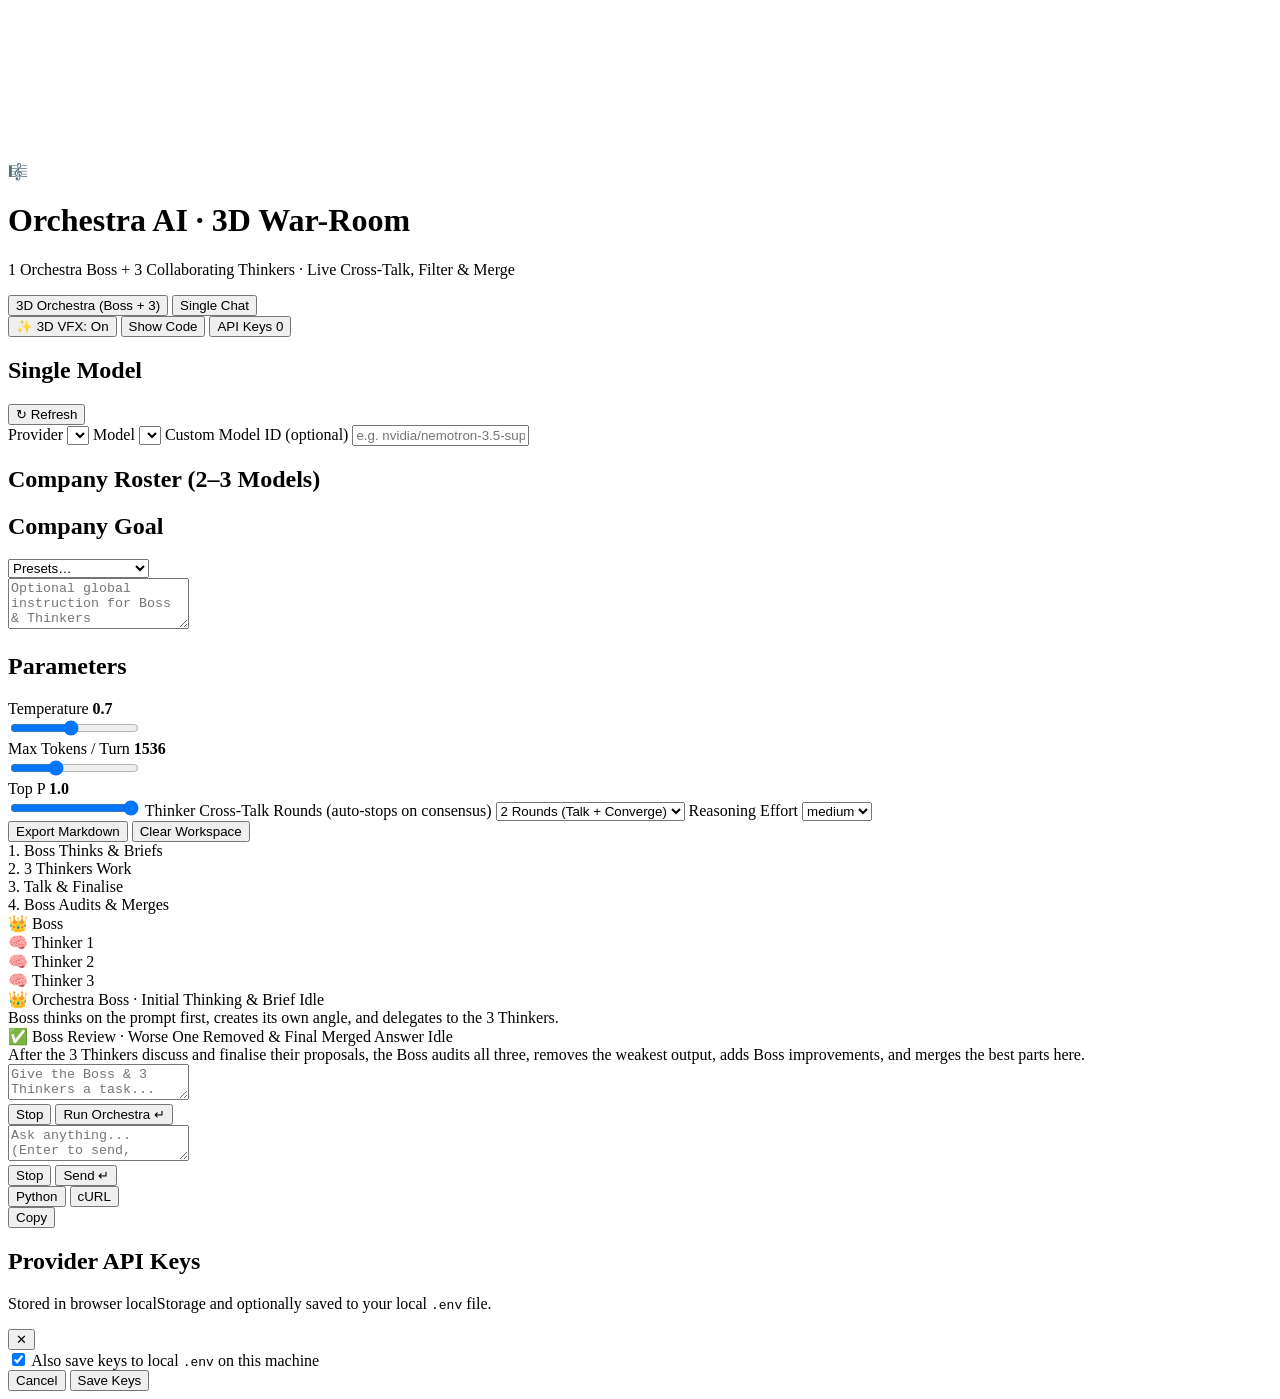
==== index.html @ 6c69ae46 "feat: Orchestra AI 3D War-Room (1 Boss + 3 Thinkers, bounded cross-talk, multi-key failover, WebGL2 " ====
<!DOCTYPE html>
<html lang="en">
<head>
  <meta charset="UTF-8" />
  <meta name="viewport" content="width=device-width, initial-scale=1.0" />
  <title>Orchestra AI · 3D War-Room (1 Boss + 3 Thinkers)</title>
  <link rel="stylesheet" href="/static/styles.css" />
  <link rel="stylesheet" href="/static/pro_vfx.css" />
</head>
<body>
  <!-- 3D Depth Neural Particle Canvas & Soft Ambient Aurora -->
  <canvas id="vfx-canvas" aria-hidden="true"></canvas>
  <div class="ambient-aurora" aria-hidden="true"></div>

  <div class="app-shell">
    <header class="topbar glass-panel">
      <div class="brand">
        <span class="brand-badge">🎼</span>
        <div>
          <h1>Orchestra AI · 3D War-Room</h1>
          <p class="subtitle">1 Orchestra Boss + 3 Collaborating Thinkers · Live Cross-Talk, Filter &amp; Merge</p>
        </div>
      </div>

      <div class="mode-tabs" role="tablist">
        <button id="tab-orchestra" class="mode-tab active" data-mode="orchestra">3D Orchestra (Boss + 3)</button>
        <button id="tab-chat" class="mode-tab" data-mode="chat">Single Chat</button>
      </div>

      <div class="topbar-actions">
        <button id="btn-toggle-vfx" class="btn btn-ghost" title="Toggle 3D tilt & particles">✨ 3D VFX: On</button>
        <button id="btn-toggle-code" class="btn btn-ghost">Show Code</button>
        <button id="btn-open-keys" class="btn btn-primary">
          API Keys <span id="keys-count-badge" class="badge">0</span>
        </button>
      </div>
    </header>

    <div class="workspace">
      <aside class="sidebar glass-panel">
        <section class="panel-section hidden" id="single-model-controls">
          <div class="section-header">
            <h2>Single Model</h2>
            <button id="btn-refresh-models" class="btn-link" title="Fetch live models from provider">↻ Refresh</button>
          </div>
          <label class="field">
            <span>Provider</span>
            <select id="provider-select"></select>
          </label>
          <label class="field">
            <span>Model</span>
            <select id="model-select"></select>
          </label>
          <label class="field">
            <span>Custom Model ID (optional)</span>
            <input id="custom-model-input" type="text" placeholder="e.g. nvidia/nemotron-3.5-super-vl-120b-a12b" />
          </label>
          <div id="provider-status-pill" class="status-pill"></div>
        </section>

        <section class="panel-section" id="orchestra-roster-controls">
          <div class="section-header">
            <h2>Company Roster (2–3 Models)</h2>
          </div>
          <div id="roster-config-list" class="roster-config-list"></div>
        </section>

        <section class="panel-section">
          <div class="section-header">
            <h2>Company Goal</h2>
            <select id="preset-select" class="mini-select" aria-label="System prompt preset">
              <option value="">Presets…</option>
              <option value="assistant">Helpful Team</option>
              <option value="architect">Engineering Org</option>
              <option value="security">Security Audit Team</option>
              <option value="concise">Ultra-Concise</option>
            </select>
          </div>
          <textarea id="system-prompt" rows="3" placeholder="Optional global instruction for Boss & Thinkers"></textarea>
        </section>

        <section class="panel-section">
          <h2>Parameters</h2>
          <label class="slider-field">
            <div class="slider-label">
              <span>Temperature</span>
              <strong id="temp-value">0.7</strong>
            </div>
            <input id="temp-slider" type="range" min="0" max="1.5" step="0.1" value="0.7" />
          </label>

          <label class="slider-field">
            <div class="slider-label">
              <span>Max Tokens / Turn</span>
              <strong id="tokens-value">1536</strong>
            </div>
            <input id="tokens-slider" type="range" min="256" max="4096" step="256" value="1536" />
          </label>

          <label class="slider-field">
            <div class="slider-label">
              <span>Top P</span>
              <strong id="topp-value">1.0</strong>
            </div>
            <input id="topp-slider" type="range" min="0.1" max="1" step="0.05" value="1.0" />
          </label>

          <label class="field">
            <span>Thinker Cross-Talk Rounds (auto-stops on consensus)</span>
            <select id="discussion-rounds">
              <option value="1">1 Round (Fast)</option>
              <option value="2" selected>2 Rounds (Talk + Converge)</option>
              <option value="3">3 Rounds (Deep Debate)</option>
            </select>
          </label>

          <label class="field hidden" id="reasoning-effort-wrap">
            <span>Reasoning Effort</span>
            <select id="reasoning-effort">
              <option value="low">low</option>
              <option value="medium" selected>medium</option>
              <option value="high">high</option>
            </select>
          </label>
        </section>

        <section class="panel-section actions-stack">
          <button id="btn-export-chat" class="btn btn-ghost">Export Markdown</button>
          <button id="btn-clear-chat" class="btn btn-danger-ghost">Clear Workspace</button>
        </section>
      </aside>

      <main class="main-stage">
        <!-- 3D Orchestra (1 Boss + 3 Thinkers) View -->
        <section id="orchestra-view" class="view active">
          <div class="stage-bar glass-panel">
            <div class="stage-pill" data-stage="boss_plan"><span class="orb"></span>1. Boss Thinks &amp; Briefs</div>
            <div class="stage-pill" data-stage="worker_draft"><span class="orb"></span>2. 3 Thinkers Work</div>
            <div class="stage-pill" data-stage="worker_crosstalk"><span class="orb"></span>3. Talk &amp; Finalise</div>
            <div class="stage-pill" data-stage="boss_merge"><span class="orb"></span>4. Boss Audits &amp; Merges</div>
          </div>

          <div class="orchestra-workspace scene-3d">
            <!-- 3D Holographic Topology & Procedural Plasma Energy Network -->
            <div class="comms-topology glass-card" id="comms-topology">
              <div class="topo-nodes">
                <div class="topo-node boss-node" id="topo-boss">👑 Boss</div>
                <div class="topo-workers-row">
                  <div class="topo-node w1-node" id="topo-w1">🧠 Thinker 1</div>
                  <div class="topo-node w2-node" id="topo-w2">🧠 Thinker 2</div>
                  <div class="topo-node w3-node" id="topo-w3">🧠 Thinker 3</div>
                </div>
              </div>
            </div>

            <!-- Boss Plan Card -->
            <div id="boss-plan-card" class="boss-card card-3d glass-card">
              <div class="card-glare"></div>
              <div class="card-head">
                <span class="role-chip boss">👑 Orchestra Boss · Initial Thinking &amp; Brief</span>
                <span id="boss-plan-meta" class="meta-tag">Idle</span>
              </div>
              <div id="boss-plan-body" class="card-body">
                <span class="muted">Boss thinks on the prompt first, creates its own angle, and delegates to the 3 Thinkers.</span>
              </div>
            </div>

            <!-- 3 Thinkers Working & Talking Side-by-Side -->
            <div id="workers-grid" class="workers-grid"></div>

            <!-- Boss Final Review, Filter & Merged Output -->
            <div id="boss-merge-card" class="boss-card final-verdict card-3d glass-card">
              <div class="card-glare"></div>
              <div class="card-head">
                <span class="role-chip verdict">✅ Boss Review · Worse One Removed &amp; Final Merged Answer</span>
                <span id="boss-merge-meta" class="meta-tag">Idle</span>
              </div>
              <div id="boss-merge-body" class="card-body">
                <span class="muted">After the 3 Thinkers discuss and finalise their proposals, the Boss audits all three, removes the weakest output, adds Boss improvements, and merges the best parts here.</span>
              </div>
            </div>
          </div>

          <form id="orchestra-form" class="composer glass-panel">
            <textarea
              id="orchestra-input"
              rows="2"
              placeholder="Give the Boss & 3 Thinkers a task... (e.g. 'Design a secure auth system for a FastAPI app')"
            ></textarea>
            <div class="composer-actions">
              <button id="btn-orchestra-stop" type="button" class="btn btn-danger-ghost hidden">Stop</button>
              <button id="btn-orchestra-send" type="submit" class="btn btn-primary">Run Orchestra ↵</button>
            </div>
          </form>
        </section>

        <!-- Single Chat Playground -->
        <section id="chat-view" class="view">
          <div id="chat-messages" class="chat-messages"></div>
          <form id="chat-form" class="composer glass-panel">
            <textarea
              id="chat-input"
              rows="2"
              placeholder="Ask anything... (Enter to send, Shift+Enter for newline)"
            ></textarea>
            <div class="composer-actions">
              <button id="btn-stop" type="button" class="btn btn-danger-ghost hidden">Stop</button>
              <button id="btn-send" type="submit" class="btn btn-primary">Send ↵</button>
            </div>
          </form>
        </section>
      </main>

      <!-- Live Code Panel -->
      <aside id="code-drawer" class="code-drawer glass-panel hidden">
        <div class="section-header">
          <div class="code-lang-tabs">
            <button class="code-lang active" data-lang="python">Python</button>
            <button class="code-lang" data-lang="curl">cURL</button>
          </div>
          <button id="btn-copy-code" class="btn btn-ghost">Copy</button>
        </div>
        <pre id="code-preview" class="code-preview"></pre>
      </aside>
    </div>
  </div>

  <!-- API Keys Modal -->
  <div id="keys-modal" class="modal hidden" role="dialog" aria-modal="true" aria-labelledby="keys-modal-title">
    <div class="modal-backdrop"></div>
    <div class="modal-card glass-panel">
      <div class="modal-header">
        <div>
          <h2 id="keys-modal-title">Provider API Keys</h2>
          <p class="subtitle">Stored in browser localStorage and optionally saved to your local <code>.env</code> file.</p>
        </div>
        <button id="btn-close-keys" class="btn btn-ghost">✕</button>
      </div>
      <div id="keys-list" class="keys-list"></div>
      <div class="modal-footer">
        <label class="checkbox-row">
          <input id="persist-env-checkbox" type="checkbox" checked />
          <span>Also save keys to local <code>.env</code> on this machine</span>
        </label>
        <div class="modal-footer-btns">
          <button id="btn-cancel-keys" class="btn btn-ghost">Cancel</button>
          <button id="btn-save-keys" class="btn btn-primary">Save Keys</button>
        </div>
      </div>
    </div>
  </div>

  <script src="/static/pro_vfx.js"></script>
  <script src="/static/app.js"></script>
</body>
</html>
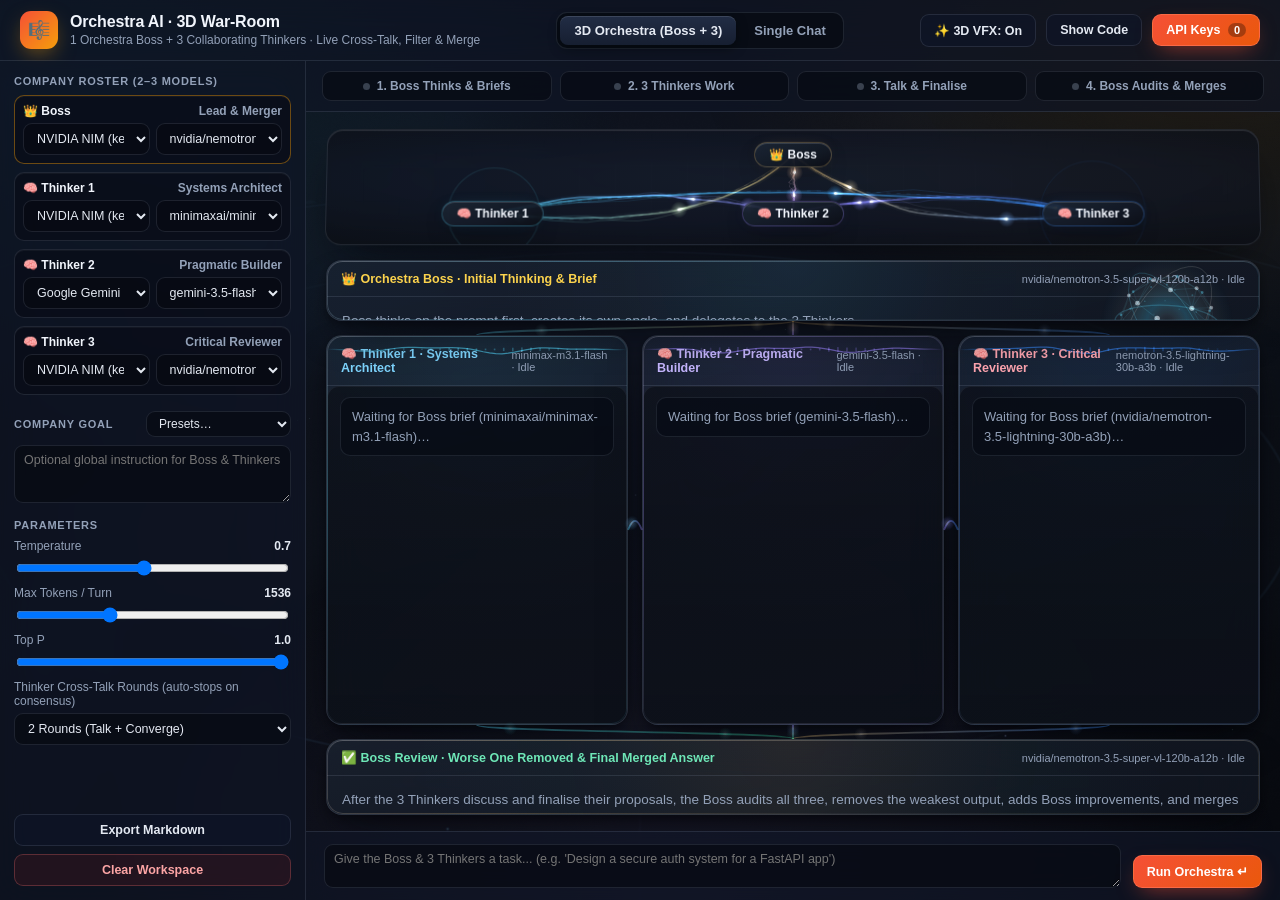
==== commit 9ca5112c: "feat: enable standalone GitHub Pages CORS mode and Actions Pages deploy" ====
--- a/index.html
+++ b/index.html
@@ -4,8 +4,8 @@
   <meta charset="UTF-8" />
   <meta name="viewport" content="width=device-width, initial-scale=1.0" />
   <title>Orchestra AI · 3D War-Room (1 Boss + 3 Thinkers)</title>
-  <link rel="stylesheet" href="/static/styles.css" />
-  <link rel="stylesheet" href="/static/pro_vfx.css" />
+  <link rel="stylesheet" href="./styles.css" />
+  <link rel="stylesheet" href="./pro_vfx.css" />
 </head>
 <body>
   <!-- 3D Depth Neural Particle Canvas & Soft Ambient Aurora -->
@@ -250,7 +250,8 @@
     </div>
   </div>
 
-  <script src="/static/pro_vfx.js"></script>
-  <script src="/static/app.js"></script>
+  <script src="./pro_vfx.js"></script>
+  <script src="./direct_client.js"></script>
+  <script src="./app.js"></script>
 </body>
 </html>
--- a/styles.css
+++ b/styles.css
@@ -0,0 +1,689 @@
+:root {
+  --bg: #070a12;
+  --panel: rgba(16, 22, 36, 0.72);
+  --panel-solid: #101624;
+  --panel-2: rgba(24, 33, 52, 0.85);
+  --border: rgba(148, 163, 184, 0.16);
+  --border-bright: rgba(148, 163, 184, 0.3);
+  --text: #e4e9f2;
+  --muted: #93a1b8;
+  --accent: #f55036;
+  --accent-2: #ff7a59;
+  --gold: #f59e0b;
+  --ok: #34d399;
+  --blue: #38bdf8;
+  --purple: #a78bfa;
+  --rose: #fb7185;
+  --code-bg: rgba(7, 10, 18, 0.85);
+  --radius: 14px;
+  --shadow-3d: 0 18px 45px -16px rgba(0, 0, 0, 0.75), inset 0 1px 0 rgba(255, 255, 255, 0.08);
+  font-family: Inter, -apple-system, BlinkMacSystemFont, "Segoe UI", Roboto, sans-serif;
+}
+
+* { box-sizing: border-box; }
+
+html, body {
+  margin: 0;
+  height: 100%;
+  background: var(--bg);
+  color: var(--text);
+  overflow: hidden;
+  -webkit-font-smoothing: antialiased;
+}
+
+.hidden { display: none !important; }
+.muted { color: var(--muted); }
+
+/* 3D Canvas & Soft Eye-Comfort Aurora */
+#vfx-canvas {
+  position: fixed;
+  inset: 0;
+  width: 100%;
+  height: 100%;
+  z-index: 0;
+  pointer-events: none;
+}
+
+.ambient-aurora {
+  position: fixed;
+  inset: -20%;
+  z-index: 0;
+  pointer-events: none;
+  background:
+    radial-gradient(ellipse 45% 38% at 18% 22%, rgba(56, 189, 248, 0.10), transparent 70%),
+    radial-gradient(ellipse 42% 35% at 82% 18%, rgba(245, 158, 11, 0.09), transparent 70%),
+    radial-gradient(ellipse 48% 42% at 52% 85%, rgba(167, 139, 250, 0.09), transparent 72%);
+  animation: auroraDrift 18s ease-in-out infinite alternate;
+}
+
+@keyframes auroraDrift {
+  0% { transform: translate3d(0, 0, 0) scale(1); }
+  100% { transform: translate3d(2%, -2%, 0) scale(1.04); }
+}
+
+.glass-panel {
+  background: var(--panel);
+  backdrop-filter: blur(18px) saturate(135%);
+  -webkit-backdrop-filter: blur(18px) saturate(135%);
+}
+
+.glass-card {
+  background: linear-gradient(160deg, rgba(22, 30, 48, 0.84), rgba(12, 17, 29, 0.78));
+  backdrop-filter: blur(16px) saturate(130%);
+  -webkit-backdrop-filter: blur(16px) saturate(130%);
+  box-shadow: var(--shadow-3d);
+}
+
+.app-shell {
+  position: relative;
+  z-index: 1;
+  display: flex;
+  flex-direction: column;
+  height: 100vh;
+}
+
+.topbar {
+  display: flex;
+  align-items: center;
+  justify-content: space-between;
+  gap: 16px;
+  padding: 11px 20px;
+  border-bottom: 1px solid var(--border);
+}
+
+.brand { display: flex; align-items: center; gap: 12px; }
+
+.brand-badge {
+  width: 38px;
+  height: 38px;
+  border-radius: 11px;
+  background: linear-gradient(135deg, var(--accent), var(--gold));
+  box-shadow: 0 8px 22px -6px rgba(245, 158, 11, 0.55);
+  display: grid;
+  place-items: center;
+  font-size: 18px;
+}
+
+.brand h1 { margin: 0; font-size: 16px; font-weight: 700; letter-spacing: -0.01em; }
+.subtitle { margin: 2px 0 0; font-size: 12px; color: var(--muted); }
+
+.mode-tabs {
+  display: flex;
+  background: rgba(7, 10, 18, 0.7);
+  border: 1px solid var(--border);
+  border-radius: 11px;
+  padding: 3px;
+  gap: 4px;
+}
+
+.mode-tab {
+  border: 0;
+  background: transparent;
+  color: var(--muted);
+  padding: 7px 14px;
+  border-radius: 8px;
+  cursor: pointer;
+  font-weight: 600;
+  font-size: 13px;
+  transition: all 0.2s ease;
+}
+
+.mode-tab.active {
+  background: linear-gradient(180deg, rgba(36, 48, 74, 0.9), rgba(24, 33, 52, 0.9));
+  color: var(--text);
+  box-shadow: inset 0 1px 0 rgba(255, 255, 255, 0.12), 0 4px 12px rgba(0, 0, 0, 0.35);
+}
+
+.topbar-actions { display: flex; align-items: center; gap: 10px; }
+
+.btn {
+  border: 1px solid var(--border);
+  border-radius: 9px;
+  padding: 8px 13px;
+  font-size: 12.5px;
+  font-weight: 600;
+  cursor: pointer;
+  color: var(--text);
+  background: var(--panel-2);
+  transition: transform 0.15s ease, border-color 0.2s ease, box-shadow 0.2s ease;
+}
+.btn:hover { border-color: var(--border-bright); transform: translateY(-1px); }
+.btn:active { transform: translateY(0); }
+
+.btn-primary {
+  background: linear-gradient(135deg, var(--accent), #ea580c);
+  border-color: rgba(255, 122, 89, 0.6);
+  color: #fff;
+  box-shadow: 0 8px 22px -8px rgba(245, 80, 54, 0.65);
+}
+.btn-primary:hover { background: linear-gradient(135deg, var(--accent-2), var(--accent)); }
+.btn-ghost { background: rgba(15, 23, 42, 0.55); }
+.btn-danger-ghost { background: rgba(127, 29, 29, 0.18); color: #fca5a5; border-color: rgba(248, 113, 113, 0.28); }
+.btn-link { border: 0; background: transparent; color: #7dd3fc; cursor: pointer; font-size: 12px; padding: 0; }
+
+.badge {
+  display: inline-block;
+  margin-left: 4px;
+  padding: 1px 6px;
+  border-radius: 999px;
+  font-size: 11px;
+  background: rgba(0, 0, 0, 0.3);
+}
+
+.workspace { flex: 1; min-height: 0; display: flex; }
+
+.sidebar {
+  width: 306px;
+  flex-shrink: 0;
+  border-right: 1px solid var(--border);
+  padding: 14px;
+  overflow-y: auto;
+  display: flex;
+  flex-direction: column;
+  gap: 16px;
+}
+
+.panel-section { display: flex; flex-direction: column; gap: 8px; }
+.panel-section h2 {
+  margin: 0;
+  font-size: 11px;
+  text-transform: uppercase;
+  letter-spacing: 0.07em;
+  color: var(--muted);
+}
+
+.section-header { display: flex; align-items: center; justify-content: space-between; }
+
+.field, .slider-field {
+  display: flex;
+  flex-direction: column;
+  gap: 5px;
+  font-size: 12px;
+  color: var(--muted);
+}
+
+.slider-label { display: flex; justify-content: space-between; }
+.slider-label strong { color: var(--text); }
+
+select, input[type="text"], input[type="password"], textarea {
+  width: 100%;
+  background: rgba(7, 10, 18, 0.72);
+  color: var(--text);
+  border: 1px solid var(--border);
+  border-radius: 9px;
+  padding: 7px 9px;
+  font-size: 12.5px;
+  font-family: inherit;
+  transition: border-color 0.2s ease, box-shadow 0.2s ease;
+}
+select:focus, input:focus, textarea:focus {
+  outline: none;
+  border-color: rgba(56, 189, 248, 0.55);
+  box-shadow: 0 0 0 3px rgba(56, 189, 248, 0.12);
+}
+textarea { resize: vertical; }
+.mini-select { width: auto; padding: 4px 8px; font-size: 12px; }
+
+.roster-config-list { display: flex; flex-direction: column; gap: 8px; }
+
+.roster-item {
+  background: rgba(9, 13, 23, 0.68);
+  border: 1px solid var(--border);
+  border-radius: 10px;
+  padding: 8px;
+  display: flex;
+  flex-direction: column;
+  gap: 5px;
+  box-shadow: inset 0 1px 0 rgba(255, 255, 255, 0.04);
+}
+.roster-item.boss { border-color: rgba(245, 158, 11, 0.42); }
+.roster-item-title { font-size: 12px; font-weight: 700; display: flex; justify-content: space-between; }
+.roster-selects { display: grid; grid-template-columns: 1fr 1fr; gap: 6px; }
+
+.status-pill {
+  font-size: 12px;
+  padding: 6px 10px;
+  border-radius: 8px;
+  background: rgba(7, 10, 18, 0.7);
+  border: 1px solid var(--border);
+  display: flex;
+  align-items: center;
+  justify-content: space-between;
+}
+.status-pill.ok { border-color: rgba(52, 211, 153, 0.4); color: #6ee7b7; }
+.status-pill.warn { border-color: rgba(245, 158, 11, 0.4); color: #fcd34d; }
+
+.actions-stack { margin-top: auto; }
+
+.main-stage { flex: 1; min-width: 0; display: flex; flex-direction: column; }
+.view { display: none; flex: 1; min-height: 0; flex-direction: column; }
+.view.active { display: flex; }
+
+.stage-bar {
+  display: grid;
+  grid-template-columns: repeat(4, 1fr);
+  gap: 8px;
+  padding: 10px 16px;
+  border-bottom: 1px solid var(--border);
+}
+
+.stage-pill {
+  display: flex;
+  align-items: center;
+  justify-content: center;
+  gap: 7px;
+  font-size: 12px;
+  font-weight: 600;
+  padding: 7px 10px;
+  border-radius: 9px;
+  border: 1px solid var(--border);
+  background: rgba(7, 10, 18, 0.65);
+  color: var(--muted);
+  transition: all 0.25s ease;
+}
+
+.stage-pill .orb {
+  width: 7px;
+  height: 7px;
+  border-radius: 50%;
+  background: rgba(148, 163, 184, 0.35);
+}
+
+.stage-pill.active {
+  border-color: rgba(245, 158, 11, 0.65);
+  color: #fde68a;
+  background: rgba(245, 158, 11, 0.14);
+  box-shadow: 0 0 22px -6px rgba(245, 158, 11, 0.5);
+}
+.stage-pill.active .orb {
+  background: var(--gold);
+  box-shadow: 0 0 10px var(--gold);
+  animation: pulseOrb 1.2s ease-in-out infinite;
+}
+
+.stage-pill.done {
+  border-color: rgba(52, 211, 153, 0.45);
+  color: #86efac;
+  background: rgba(52, 211, 153, 0.10);
+}
+.stage-pill.done .orb { background: var(--ok); }
+
+@keyframes pulseOrb {
+  0%, 100% { transform: scale(1); opacity: 1; }
+  50% { transform: scale(1.65); opacity: 0.65; }
+}
+
+/* 3D Scene Container */
+.scene-3d {
+  perspective: 1400px;
+  transform-style: preserve-3d;
+}
+
+.orchestra-workspace {
+  flex: 1;
+  min-height: 0;
+  overflow-y: auto;
+  padding: 16px 20px;
+  display: flex;
+  flex-direction: column;
+  gap: 14px;
+}
+
+/* 3D Holographic Topology & Comms Beams */
+.comms-topology {
+  position: relative;
+  border-radius: var(--radius);
+  border: 1px solid var(--border);
+  padding: 12px 16px;
+  min-height: 118px;
+  overflow: hidden;
+  transform: rotateX(4deg);
+  transform-style: preserve-3d;
+}
+
+.comms-svg {
+  position: absolute;
+  inset: 0;
+  width: 100%;
+  height: 100%;
+  pointer-events: none;
+}
+
+.beam {
+  fill: none;
+  stroke-width: 2;
+  opacity: 0.22;
+  transition: opacity 0.35s ease, stroke-width 0.35s ease;
+}
+
+.beam-boss { stroke: url(#beam-gold); }
+.beam-talk { stroke: url(#beam-talk); stroke-dasharray: 7 7; }
+
+.comms-topology.stage-boss_plan .beam-boss,
+.comms-topology.stage-worker_draft .beam-boss {
+  opacity: 0.85;
+  stroke-width: 2.6;
+  stroke-dasharray: 8 6;
+  animation: beamFlow 1.2s linear infinite;
+}
+
+.comms-topology.stage-worker_crosstalk .beam-talk {
+  opacity: 0.95;
+  stroke-width: 2.8;
+  animation: beamFlow 0.9s linear infinite;
+}
+
+.comms-topology.stage-boss_merge .beam-boss {
+  stroke: url(#beam-merge);
+  opacity: 0.92;
+  stroke-width: 2.6;
+  stroke-dasharray: 8 6;
+  animation: beamFlowReverse 1.1s linear infinite;
+}
+
+@keyframes beamFlow {
+  from { stroke-dashoffset: 28; }
+  to { stroke-dashoffset: 0; }
+}
+
+@keyframes beamFlowReverse {
+  from { stroke-dashoffset: 0; }
+  to { stroke-dashoffset: 28; }
+}
+
+.topo-nodes {
+  position: relative;
+  z-index: 1;
+  display: flex;
+  flex-direction: column;
+  align-items: center;
+  justify-content: space-between;
+  gap: 34px;
+}
+
+.topo-workers-row {
+  width: 100%;
+  display: grid;
+  grid-template-columns: repeat(3, 1fr);
+  justify-items: center;
+}
+
+.topo-node {
+  padding: 5px 14px;
+  border-radius: 999px;
+  font-size: 12px;
+  font-weight: 700;
+  border: 1px solid var(--border-bright);
+  background: rgba(10, 15, 28, 0.88);
+  box-shadow: 0 8px 20px rgba(0, 0, 0, 0.45);
+  transition: transform 0.25s ease, box-shadow 0.25s ease, border-color 0.25s ease;
+}
+
+.topo-node.active {
+  transform: translateY(-2px) scale(1.06);
+  border-color: var(--gold);
+  box-shadow: 0 0 22px rgba(245, 158, 11, 0.45);
+}
+.topo-node.w1-node.active { border-color: var(--blue); box-shadow: 0 0 22px rgba(56, 189, 248, 0.45); }
+.topo-node.w2-node.active { border-color: var(--purple); box-shadow: 0 0 22px rgba(167, 139, 250, 0.45); }
+.topo-node.w3-node.active { border-color: var(--rose); box-shadow: 0 0 22px rgba(251, 113, 133, 0.45); }
+
+/* 3D Interactive Tilt Cards with Specular Glare */
+.card-3d {
+  position: relative;
+  transform-style: preserve-3d;
+  transition: transform 0.18s ease-out, border-color 0.25s ease, box-shadow 0.25s ease;
+  will-change: transform;
+  overflow: hidden;
+}
+
+.card-glare {
+  position: absolute;
+  inset: 0;
+  pointer-events: none;
+  opacity: 0;
+  background: radial-gradient(circle 280px at var(--mx, 50%) var(--my, 50%), rgba(255, 255, 255, 0.08), transparent 70%);
+  transition: opacity 0.25s ease;
+}
+
+.card-3d:hover .card-glare { opacity: 1; }
+
+.card-3d.is-live {
+  border-color: rgba(56, 189, 248, 0.55);
+  box-shadow: 0 20px 50px -15px rgba(56, 189, 248, 0.25), inset 0 1px 0 rgba(255, 255, 255, 0.14);
+}
+
+.boss-card {
+  border: 1px solid rgba(245, 158, 11, 0.35);
+  border-radius: var(--radius);
+}
+
+.boss-card.final-verdict {
+  border-color: rgba(52, 211, 153, 0.42);
+  background: linear-gradient(155deg, rgba(16, 36, 31, 0.85), rgba(11, 17, 29, 0.85));
+}
+
+.card-head {
+  padding: 10px 14px;
+  border-bottom: 1px solid var(--border);
+  display: flex;
+  justify-content: space-between;
+  align-items: center;
+  gap: 10px;
+}
+
+.role-chip { font-size: 12.5px; font-weight: 700; }
+.role-chip.boss { color: #fcd34d; }
+.role-chip.verdict { color: #6ee7b7; }
+.role-chip.w1 { color: #7dd3fc; }
+.role-chip.w2 { color: #c4b5fd; }
+.role-chip.w3 { color: #fda4af; }
+
+.meta-tag { font-size: 11px; color: var(--muted); }
+
+.card-body {
+  padding: 13px 15px;
+  font-size: 13.5px;
+  line-height: 1.6;
+}
+
+.workers-grid {
+  display: grid;
+  grid-template-columns: repeat(3, minmax(240px, 1fr));
+  gap: 14px;
+  transform-style: preserve-3d;
+}
+
+@media (max-width: 1180px) {
+  .workers-grid { grid-template-columns: 1fr; }
+}
+
+.worker-card {
+  border: 1px solid var(--border);
+  border-radius: var(--radius);
+  display: flex;
+  flex-direction: column;
+  height: 390px;
+}
+
+.worker-chatlog {
+  flex: 1;
+  min-height: 0;
+  overflow-y: auto;
+  padding: 10px 12px;
+  display: flex;
+  flex-direction: column;
+  gap: 10px;
+}
+
+.chat-bubble {
+  border-radius: 10px;
+  padding: 9px 11px;
+  background: rgba(8, 12, 22, 0.72);
+  border: 1px solid rgba(148, 163, 184, 0.14);
+  font-size: 13px;
+  line-height: 1.5;
+}
+
+.chat-bubble.thinking {
+  border-color: rgba(167, 139, 250, 0.25);
+  background: rgba(18, 16, 36, 0.6);
+  font-size: 12px;
+  color: #cbd5e1;
+}
+
+.chat-bubble.crosstalk {
+  border-color: rgba(56, 189, 248, 0.28);
+  background: rgba(10, 24, 42, 0.65);
+}
+
+.worker-section-label {
+  font-size: 10.5px;
+  font-weight: 700;
+  text-transform: uppercase;
+  letter-spacing: 0.06em;
+  color: var(--muted);
+  margin-bottom: 5px;
+}
+
+.mention {
+  display: inline-block;
+  padding: 0 6px;
+  border-radius: 6px;
+  background: rgba(56, 189, 248, 0.16);
+  border: 1px solid rgba(56, 189, 248, 0.25);
+  color: #7dd3fc;
+  font-weight: 600;
+}
+
+.chat-messages {
+  flex: 1;
+  overflow-y: auto;
+  padding: 24px;
+  display: flex;
+  flex-direction: column;
+  gap: 16px;
+}
+
+.msg {
+  max-width: 860px;
+  width: 100%;
+  margin: 0 auto;
+  padding: 14px 16px;
+  border-radius: var(--radius);
+  border: 1px solid var(--border);
+  background: var(--panel);
+  box-shadow: var(--shadow-3d);
+}
+.msg.user { background: rgba(24, 36, 61, 0.85); border-color: rgba(56, 189, 248, 0.3); }
+.msg.error { border-color: rgba(239, 68, 68, 0.5); background: rgba(127, 29, 29, 0.25); }
+.msg-meta { display: flex; justify-content: space-between; margin-bottom: 8px; font-size: 12px; color: var(--muted); }
+.msg-role { font-weight: 700; color: var(--text); }
+
+.reasoning-box {
+  margin-bottom: 8px;
+  background: var(--code-bg);
+  border: 1px solid var(--border);
+  border-radius: 8px;
+  padding: 7px 10px;
+  font-size: 12px;
+  color: var(--muted);
+}
+.reasoning-box summary { cursor: pointer; font-weight: 600; color: #cbd5e1; }
+
+.msg-body pre, .card-body pre, .worker-section pre {
+  background: var(--code-bg);
+  border: 1px solid var(--border);
+  padding: 10px;
+  border-radius: 8px;
+  overflow-x: auto;
+  font-size: 12.5px;
+}
+.msg-body code, .card-body code, .worker-section code {
+  font-family: ui-monospace, SFMono-Regular, Menlo, Monaco, Consolas, monospace;
+  background: rgba(255, 255, 255, 0.06);
+  padding: 1px 5px;
+  border-radius: 4px;
+  font-size: 0.9em;
+}
+.msg-body pre code, .card-body pre code, .worker-section pre code { background: transparent; padding: 0; }
+
+.composer {
+  border-top: 1px solid var(--border);
+  padding: 12px 18px;
+  display: flex;
+  gap: 12px;
+  align-items: flex-end;
+}
+.composer textarea { flex: 1; min-height: 44px; max-height: 160px; }
+.composer-actions { display: flex; gap: 8px; }
+
+.code-drawer {
+  width: 360px;
+  flex-shrink: 0;
+  border-left: 1px solid var(--border);
+  padding: 14px;
+  display: flex;
+  flex-direction: column;
+  gap: 12px;
+}
+.code-lang-tabs { display: flex; gap: 6px; }
+.code-lang {
+  border: 1px solid var(--border);
+  background: rgba(7, 10, 18, 0.7);
+  color: var(--muted);
+  border-radius: 6px;
+  padding: 4px 10px;
+  font-size: 12px;
+  cursor: pointer;
+}
+.code-lang.active { color: var(--text); border-color: var(--accent); }
+.code-preview {
+  flex: 1;
+  margin: 0;
+  padding: 12px;
+  background: var(--code-bg);
+  border: 1px solid var(--border);
+  border-radius: 8px;
+  overflow: auto;
+  font-size: 12px;
+  line-height: 1.5;
+  font-family: ui-monospace, SFMono-Regular, Menlo, Monaco, Consolas, monospace;
+}
+
+.modal { position: fixed; inset: 0; display: grid; place-items: center; z-index: 40; }
+.modal-backdrop { position: absolute; inset: 0; background: rgba(0, 0, 0, 0.65); backdrop-filter: blur(4px); }
+.modal-card {
+  position: relative;
+  width: min(680px, 94vw);
+  max-height: 86vh;
+  border: 1px solid var(--border);
+  border-radius: 14px;
+  display: flex;
+  flex-direction: column;
+  overflow: hidden;
+  box-shadow: var(--shadow-3d);
+}
+.modal-header { padding: 16px 20px; border-bottom: 1px solid var(--border); display: flex; justify-content: space-between; align-items: center; }
+.modal-header h2 { margin: 0; font-size: 16px; }
+.keys-list { padding: 16px 20px; overflow-y: auto; display: flex; flex-direction: column; gap: 12px; }
+.key-row { display: grid; grid-template-columns: 180px 1fr auto; gap: 10px; align-items: center; }
+.key-row-info strong { display: block; font-size: 13px; }
+.key-row-info span { font-size: 11px; color: var(--muted); }
+.modal-footer { padding: 14px 20px; border-top: 1px solid var(--border); display: flex; justify-content: space-between; align-items: center; gap: 12px; }
+.checkbox-row { display: flex; align-items: center; gap: 8px; font-size: 12px; color: var(--muted); }
+.modal-footer-btns { display: flex; gap: 8px; }
+
+body.vfx-off .card-3d,
+body.vfx-off .comms-topology {
+  transform: none !important;
+}
+body.vfx-off #vfx-canvas,
+body.vfx-off .ambient-aurora {
+  display: none;
+}
+
+@media (prefers-reduced-motion: reduce) {
+  .ambient-aurora, .beam, .stage-pill .orb { animation: none !important; }
+  .card-3d, .comms-topology { transform: none !important; }
+}
--- a/pro_vfx.css
+++ b/pro_vfx.css
@@ -0,0 +1,640 @@
+/* ==========================================================================
+   ORCHESTRA AI — OLED-SAFE CINEMATIC 3D WAR-ROOM VISUAL & CFX UPGRADE
+   Palette: Deep Obsidian + Smoked Specular Glass + Restrained Telemetry Accents
+   ========================================================================== */
+
+:root {
+  --vfx-obsidian-0: #080A10;
+  --vfx-obsidian-1: #0B0E15;
+  --vfx-obsidian-2: #101522;
+
+  --vfx-glass-0: rgba(18, 24, 36, 0.80);   /* #121824 */
+  --vfx-glass-1: rgba(23, 31, 45, 0.78);   /* #171F2D */
+  --vfx-glass-2: rgba(27, 37, 52, 0.72);   /* #1B2534 */
+
+  --vfx-text-primary: #F1F5FC;
+  --vfx-text-secondary: #AAB6C8;
+
+  --vfx-cyan: #54D9FF;
+  --vfx-cyan-rgb: 84, 217, 255;
+  --vfx-ice: #398BFF;
+  --vfx-ice-rgb: 57, 139, 255;
+  --vfx-violet: #9B83FF;
+  --vfx-violet-rgb: 155, 131, 255;
+  --vfx-amber: #E5B96C;
+  --vfx-amber-rgb: 229, 185, 108;
+  --vfx-emerald: #34D399;
+  --vfx-emerald-rgb: 52, 211, 153;
+
+  --vfx-rim-neutral: rgba(170, 182, 200, 0.14);
+  --vfx-rim-specular: rgba(241, 245, 252, 0.22);
+  --vfx-radius-lg: 16px;
+  --vfx-radius-md: 12px;
+  --vfx-ease-cinematic: cubic-bezier(0.22, 1, 0.36, 1);
+}
+
+/* Base OLED Obsidian Canvas & Typography Crispness */
+html,
+body {
+  background-color: var(--vfx-obsidian-0);
+  color: var(--vfx-text-primary);
+  -webkit-font-smoothing: antialiased;
+  -moz-osx-font-smoothing: grayscale;
+  text-rendering: optimizeLegibility;
+}
+
+/* 1. Full-Screen WebGL2 Atmospheric Obsidian Void Canvas */
+#vfx-canvas {
+  position: fixed;
+  inset: 0;
+  width: 100vw;
+  height: 100vh;
+  z-index: 0;
+  pointer-events: none;
+  display: block;
+  background: radial-gradient(
+    ellipse 85% 65% at 50% 28%,
+    var(--vfx-obsidian-2) 0%,
+    var(--vfx-obsidian-1) 48%,
+    var(--vfx-obsidian-0) 100%
+  );
+  will-change: transform;
+}
+
+/* Keep War-Room Interactive Surfaces Cleanly Above Void & Link Canvases */
+.orchestra-workspace {
+  position: relative;
+}
+
+.vfx-warroom-links {
+  position: absolute;
+  top: 0;
+  left: 0;
+  pointer-events: none;
+  z-index: 1;
+}
+
+#comms-topology,
+#boss-plan-card,
+#worker-card-worker_1,
+#worker-card-worker_2,
+#worker-card-worker_3,
+#boss-merge-card {
+  position: relative;
+  z-index: 2;
+}
+
+/* ==========================================================================
+   SMOKED OBSIDIAN GLASS CARD ARCHITECTURE
+   ========================================================================== */
+#boss-plan-card,
+#worker-card-worker_1,
+#worker-card-worker_2,
+#worker-card-worker_3,
+#boss-merge-card {
+  --card-accent: var(--vfx-cyan);
+  --card-accent-rgb: var(--vfx-cyan-rgb);
+  --mx: 50%;
+  --my: 0%;
+  background:
+    radial-gradient(
+      420px circle at var(--mx) var(--my),
+      rgba(var(--card-accent-rgb), 0.075) 0%,
+      rgba(var(--card-accent-rgb), 0.015) 42%,
+      transparent 72%
+    ),
+    linear-gradient(
+      165deg,
+      var(--vfx-glass-2) 0%,
+      var(--vfx-glass-1) 34%,
+      var(--vfx-glass-0) 100%
+    );
+  backdrop-filter: blur(18px) saturate(122%);
+  -webkit-backdrop-filter: blur(18px) saturate(122%);
+  border: 1px solid var(--vfx-rim-neutral);
+  border-radius: var(--vfx-radius-lg);
+  color: var(--vfx-text-primary);
+  box-shadow:
+    0 20px 44px -18px rgba(3, 5, 9, 0.88),
+    0 4px 14px -4px rgba(3, 5, 9, 0.72),
+    inset 0 1px 0 0 rgba(241, 245, 252, 0.13),
+    inset 0 0 0 1px rgba(255, 255, 255, 0.02);
+  overflow: hidden;
+  transition:
+    border-color 420ms var(--vfx-ease-cinematic),
+    box-shadow 420ms var(--vfx-ease-cinematic),
+    transform 420ms var(--vfx-ease-cinematic);
+  isolation: isolate;
+}
+
+/* Razor-thin Specular Top-Edge Rim Light */
+#boss-plan-card::before,
+#worker-card-worker_1::before,
+#worker-card-worker_2::before,
+#worker-card-worker_3::before,
+#boss-merge-card::before {
+  content: "";
+  position: absolute;
+  inset: 0;
+  border-radius: inherit;
+  padding: 1px;
+  pointer-events: none;
+  z-index: 3;
+  background: linear-gradient(
+    135deg,
+    rgba(241, 245, 252, 0.22) 0%,
+    rgba(var(--card-accent-rgb), 0.34) 24%,
+    rgba(170, 182, 200, 0.06) 58%,
+    rgba(var(--card-accent-rgb), 0.12) 100%
+  );
+  -webkit-mask:
+    linear-gradient(#000 0 0) content-box,
+    linear-gradient(#000 0 0);
+  -webkit-mask-composite: xor;
+  mask:
+    linear-gradient(#000 0 0) content-box,
+    linear-gradient(#000 0 0);
+  mask-composite: exclude;
+  opacity: 0.72;
+  transition: opacity 420ms var(--vfx-ease-cinematic);
+}
+
+#boss-plan-card:hover::before,
+#worker-card-worker_1:hover::before,
+#worker-card-worker_2:hover::before,
+#worker-card-worker_3:hover::before,
+#boss-merge-card:hover::before {
+  opacity: 0.96;
+}
+
+/* Keep All Existing Card Content Above Procedural Canvas Backdrops */
+#boss-plan-card > *:not(.vfx-layer),
+#worker-card-worker_1 > *:not(.vfx-layer),
+#worker-card-worker_2 > *:not(.vfx-layer),
+#worker-card-worker_3 > *:not(.vfx-layer),
+#boss-merge-card > *:not(.vfx-layer) {
+  position: relative;
+  z-index: 2;
+}
+
+/* High-Contrast Eye-Friendly Typography Inside Cards */
+#boss-plan-card p,
+#worker-card-worker_1 p,
+#worker-card-worker_2 p,
+#worker-card-worker_3 p,
+#boss-merge-card p,
+#boss-plan-card .subtitle,
+#boss-merge-card .subtitle,
+.worker-chatlog {
+  color: var(--vfx-text-primary);
+}
+
+#boss-plan-card small,
+#worker-card-worker_1 small,
+#worker-card-worker_2 small,
+#worker-card-worker_3 small,
+#boss-merge-card small,
+#comms-topology small {
+  color: var(--vfx-text-secondary);
+}
+
+/* ==========================================================================
+   CENTRAL BOSS PLAN CARD + HOLOGRAPHIC SPHERICAL CORE BACKDROP
+   ========================================================================== */
+#boss-plan-card {
+  --card-accent: var(--vfx-cyan);
+  --card-accent-rgb: var(--vfx-cyan-rgb);
+}
+
+.vfx-boss-core-wrap {
+  position: absolute;
+  top: -22px;
+  right: 8px;
+  width: 168px;
+  height: 168px;
+  z-index: 1;
+  pointer-events: none;
+  opacity: 0.92;
+  -webkit-mask-image: radial-gradient(circle at 50% 50%, #000 54%, transparent 78%);
+  mask-image: radial-gradient(circle at 50% 50%, #000 54%, transparent 78%);
+  transition: opacity 500ms var(--vfx-ease-cinematic), transform 600ms var(--vfx-ease-cinematic);
+}
+
+.vfx-boss-core-canvas {
+  width: 100%;
+  height: 100%;
+  display: block;
+}
+
+/* Stage-Responsive Boss Plan Rim Accent */
+body.stage-boss_plan #boss-plan-card,
+.stage-boss_plan #boss-plan-card,
+#boss-plan-card.stage-boss_plan {
+  border-color: rgba(var(--vfx-cyan-rgb), 0.36);
+  box-shadow:
+    0 22px 48px -18px rgba(3, 5, 9, 0.92),
+    0 0 28px -10px rgba(var(--vfx-cyan-rgb), 0.24),
+    inset 0 1px 0 0 rgba(var(--vfx-cyan-rgb), 0.26);
+}
+
+/* ==========================================================================
+   3 THINKER WORKER CARDS + STREAMING WAVEFORM + SCROLLABLE CHATLOGS
+   ========================================================================== */
+#worker-card-worker_1 {
+  --card-accent: var(--vfx-cyan);
+  --card-accent-rgb: var(--vfx-cyan-rgb);
+}
+
+#worker-card-worker_2 {
+  --card-accent: var(--vfx-violet);
+  --card-accent-rgb: var(--vfx-violet-rgb);
+}
+
+#worker-card-worker_3 {
+  --card-accent: var(--vfx-ice);
+  --card-accent-rgb: var(--vfx-ice-rgb);
+}
+
+/* Localized Active Rim During Worker Draft & Crosstalk */
+body.stage-worker_draft #worker-card-worker_1,
+body.stage-worker_draft #worker-card-worker_2,
+body.stage-worker_draft #worker-card-worker_3,
+body.stage-worker_crosstalk #worker-card-worker_1,
+body.stage-worker_crosstalk #worker-card-worker_2,
+body.stage-worker_crosstalk #worker-card-worker_3,
+.vfx-worker-active {
+  border-color: rgba(var(--card-accent-rgb), 0.34);
+  box-shadow:
+    0 20px 44px -18px rgba(3, 5, 9, 0.9),
+    0 0 24px -10px rgba(var(--card-accent-rgb), 0.22),
+    inset 0 1px 0 0 rgba(var(--card-accent-rgb), 0.24);
+}
+
+/* Subtle Streaming Waveform Ribbon (Non-Obstructive Header Edge) */
+.vfx-waveform-host {
+  position: absolute;
+  top: 0;
+  left: 0;
+  right: 0;
+  height: 24px;
+  z-index: 1;
+  pointer-events: none;
+  opacity: 0.45;
+  transition: opacity 420ms var(--vfx-ease-cinematic);
+  -webkit-mask-image: linear-gradient(90deg, transparent 0%, #000 10%, #000 90%, transparent 100%);
+  mask-image: linear-gradient(90deg, transparent 0%, #000 10%, #000 90%, transparent 100%);
+}
+
+body.stage-worker_draft .vfx-waveform-host,
+body.stage-worker_crosstalk .vfx-waveform-host,
+.vfx-worker-active .vfx-waveform-host {
+  opacity: 0.95;
+}
+
+.vfx-waveform-canvas {
+  width: 100%;
+  height: 100%;
+  display: block;
+}
+
+/* Scrollable Worker Chatlog — OLED Comfort & Precision Scrollbars */
+.worker-chatlog {
+  background: linear-gradient(
+    180deg,
+    rgba(8, 10, 16, 0.56) 0%,
+    rgba(11, 14, 21, 0.68) 100%
+  );
+  border: 1px solid rgba(170, 182, 200, 0.08);
+  border-radius: var(--vfx-radius-md);
+  color: var(--vfx-text-primary);
+  overflow-y: auto;
+  overscroll-behavior: contain;
+  scrollbar-width: thin;
+  scrollbar-color: rgba(var(--card-accent-rgb), 0.32) transparent;
+}
+
+.worker-chatlog::-webkit-scrollbar {
+  width: 5px;
+  height: 5px;
+}
+
+.worker-chatlog::-webkit-scrollbar-track {
+  background: transparent;
+}
+
+.worker-chatlog::-webkit-scrollbar-thumb {
+  background: rgba(var(--card-accent-rgb), 0.28);
+  border-radius: 999px;
+}
+
+.worker-chatlog::-webkit-scrollbar-thumb:hover {
+  background: rgba(var(--card-accent-rgb), 0.52);
+}
+
+/* ==========================================================================
+   FINALISED BOSS VERDICT CARD (#boss-merge-card) + EMERALD SHOCKWAVE
+   ========================================================================== */
+#boss-merge-card {
+  --card-accent: var(--vfx-amber);
+  --card-accent-rgb: var(--vfx-amber-rgb);
+  background:
+    radial-gradient(
+      520px circle at var(--mx) var(--my),
+      rgba(var(--vfx-amber-rgb), 0.085) 0%,
+      rgba(var(--vfx-emerald-rgb), 0.02) 44%,
+      transparent 74%
+    ),
+    linear-gradient(
+      165deg,
+      rgba(27, 35, 48, 0.80) 0%,
+      rgba(21, 27, 39, 0.82) 42%,
+      rgba(16, 21, 31, 0.88) 100%
+    );
+}
+
+body.stage-boss_merge #boss-merge-card,
+.stage-boss_merge #boss-merge-card,
+#boss-merge-card.vfx-merge-converged {
+  border-color: rgba(var(--vfx-amber-rgb), 0.44);
+  box-shadow:
+    0 24px 52px -18px rgba(3, 5, 9, 0.94),
+    0 0 32px -10px rgba(var(--vfx-amber-rgb), 0.26),
+    0 0 22px -12px rgba(var(--vfx-emerald-rgb), 0.24),
+    inset 0 1px 0 0 rgba(var(--vfx-amber-rgb), 0.34);
+}
+
+.vfx-shockwave-layer {
+  position: absolute;
+  inset: 0;
+  z-index: 1;
+  pointer-events: none;
+  overflow: hidden;
+  border-radius: inherit;
+}
+
+.vfx-shockwave-canvas {
+  width: 100%;
+  height: 100%;
+  display: block;
+}
+
+/* ==========================================================================
+   COMMS TOPOLOGY NODE STAGE (#comms-topology) & HOLOGRAPHIC MEDALLIONS
+   ========================================================================== */
+#comms-topology {
+  background:
+    radial-gradient(
+      ellipse 78% 68% at 50% 42%,
+      rgba(23, 31, 45, 0.68) 0%,
+      rgba(16, 21, 34, 0.72) 55%,
+      rgba(11, 14, 21, 0.82) 100%
+    );
+  backdrop-filter: blur(16px) saturate(118%);
+  -webkit-backdrop-filter: blur(16px) saturate(118%);
+  border: 1px solid var(--vfx-rim-neutral);
+  border-radius: var(--vfx-radius-lg);
+  box-shadow:
+    0 20px 46px -20px rgba(3, 5, 9, 0.92),
+    inset 0 1px 0 0 rgba(241, 245, 252, 0.11);
+  overflow: hidden;
+  isolation: isolate;
+}
+
+/* Subtle Architectural Perspective Micro-Grid on Stage Floor */
+#comms-topology::before {
+  content: "";
+  position: absolute;
+  inset: 0;
+  pointer-events: none;
+  z-index: 0;
+  opacity: 0.26;
+  background-image:
+    linear-gradient(to right, rgba(170, 182, 200, 0.06) 1px, transparent 1px),
+    linear-gradient(to bottom, rgba(170, 182, 200, 0.06) 1px, transparent 1px);
+  background-size: 36px 36px;
+  -webkit-mask-image: radial-gradient(ellipse 72% 72% at 50% 50%, #000 20%, transparent 82%);
+  mask-image: radial-gradient(ellipse 72% 72% at 50% 50%, #000 20%, transparent 82%);
+}
+
+/* Procedural Plasma Filament Canvas Overlay */
+.vfx-topology-canvas {
+  position: absolute;
+  inset: 0;
+  width: 100%;
+  height: 100%;
+  z-index: 1;
+  pointer-events: none;
+  display: block;
+}
+
+/* Topology Nodes Elevated Above Filaments */
+#topo-boss,
+#topo-w1,
+#topo-w2,
+#topo-w3 {
+  --node-accent: var(--vfx-cyan);
+  --node-accent-rgb: var(--vfx-cyan-rgb);
+  position: relative;
+  z-index: 2;
+  background: linear-gradient(
+    160deg,
+    rgba(27, 37, 52, 0.92) 0%,
+    rgba(18, 24, 36, 0.94) 65%,
+    rgba(11, 14, 21, 0.96) 100%
+  );
+  border: 1px solid rgba(var(--node-accent-rgb), 0.28);
+  color: var(--vfx-text-primary);
+  box-shadow:
+    0 10px 24px -10px rgba(3, 5, 9, 0.9),
+    inset 0 1px 0 0 rgba(241, 245, 252, 0.16),
+    0 0 18px -8px rgba(var(--node-accent-rgb), 0.24);
+  transition:
+    transform 420ms var(--vfx-ease-cinematic),
+    border-color 420ms var(--vfx-ease-cinematic),
+    box-shadow 420ms var(--vfx-ease-cinematic);
+}
+
+#topo-boss {
+  --node-accent: var(--vfx-amber);
+  --node-accent-rgb: var(--vfx-amber-rgb);
+}
+
+#topo-w1 {
+  --node-accent: var(--vfx-cyan);
+  --node-accent-rgb: var(--vfx-cyan-rgb);
+}
+
+#topo-w2 {
+  --node-accent: var(--vfx-violet);
+  --node-accent-rgb: var(--vfx-violet-rgb);
+}
+
+#topo-w3 {
+  --node-accent: var(--vfx-ice);
+  --node-accent-rgb: var(--vfx-ice-rgb);
+}
+
+/* Precision Specular Halo Ring on Active Nodes */
+#topo-boss::after,
+#topo-w1::after,
+#topo-w2::after,
+#topo-w3::after {
+  content: "";
+  position: absolute;
+  inset: -4px;
+  border-radius: inherit;
+  border: 1px solid rgba(var(--node-accent-rgb), 0);
+  pointer-events: none;
+  transition:
+    border-color 420ms var(--vfx-ease-cinematic),
+    transform 420ms var(--vfx-ease-cinematic),
+    opacity 420ms var(--vfx-ease-cinematic);
+  opacity: 0;
+}
+
+/* Stage-Driven Topology Telemetry Emphasis */
+#comms-topology.stage-boss_plan #topo-boss,
+body.stage-boss_plan #topo-boss {
+  border-color: rgba(var(--vfx-cyan-rgb), 0.65);
+  transform: translateY(-1px) scale(1.03);
+  box-shadow:
+    0 12px 28px -10px rgba(3, 5, 9, 0.92),
+    0 0 26px -6px rgba(var(--vfx-cyan-rgb), 0.42),
+    inset 0 1px 0 0 rgba(241, 245, 252, 0.28);
+}
+
+#comms-topology.stage-boss_plan #topo-boss::after,
+body.stage-boss_plan #topo-boss::after {
+  border-color: rgba(var(--vfx-cyan-rgb), 0.42);
+  opacity: 1;
+  animation: vfx-node-breathe 2.6s var(--vfx-ease-cinematic) infinite;
+}
+
+#comms-topology.stage-worker_draft #topo-w1,
+#comms-topology.stage-worker_draft #topo-w2,
+#comms-topology.stage-worker_draft #topo-w3,
+body.stage-worker_draft #topo-w1,
+body.stage-worker_draft #topo-w2,
+body.stage-worker_draft #topo-w3 {
+  border-color: rgba(var(--node-accent-rgb), 0.62);
+  transform: translateY(-1px) scale(1.025);
+  box-shadow:
+    0 12px 26px -10px rgba(3, 5, 9, 0.92),
+    0 0 24px -7px rgba(var(--node-accent-rgb), 0.38),
+    inset 0 1px 0 0 rgba(241, 245, 252, 0.24);
+}
+
+#comms-topology.stage-worker_draft #topo-w1::after,
+#comms-topology.stage-worker_draft #topo-w2::after,
+#comms-topology.stage-worker_draft #topo-w3::after,
+body.stage-worker_draft #topo-w1::after,
+body.stage-worker_draft #topo-w2::after,
+body.stage-worker_draft #topo-w3::after {
+  border-color: rgba(var(--node-accent-rgb), 0.36);
+  opacity: 1;
+  animation: vfx-node-breathe 2.2s var(--vfx-ease-cinematic) infinite;
+}
+
+#comms-topology.stage-worker_crosstalk #topo-w1,
+#comms-topology.stage-worker_crosstalk #topo-w2,
+#comms-topology.stage-worker_crosstalk #topo-w3,
+body.stage-worker_crosstalk #topo-w1,
+body.stage-worker_crosstalk #topo-w2,
+body.stage-worker_crosstalk #topo-w3 {
+  border-color: rgba(var(--node-accent-rgb), 0.72);
+  transform: scale(1.03);
+  box-shadow:
+    0 12px 28px -10px rgba(3, 5, 9, 0.92),
+    0 0 28px -6px rgba(var(--node-accent-rgb), 0.44),
+    inset 0 1px 0 0 rgba(241, 245, 252, 0.26);
+}
+
+#comms-topology.stage-worker_crosstalk #topo-w1::after,
+#comms-topology.stage-worker_crosstalk #topo-w2::after,
+#comms-topology.stage-worker_crosstalk #topo-w3::after,
+body.stage-worker_crosstalk #topo-w1::after,
+body.stage-worker_crosstalk #topo-w2::after,
+body.stage-worker_crosstalk #topo-w3::after {
+  border-color: rgba(var(--node-accent-rgb), 0.46);
+  opacity: 1;
+  animation: vfx-node-breathe 1.8s var(--vfx-ease-cinematic) infinite;
+}
+
+#comms-topology.stage-boss_merge #topo-boss,
+body.stage-boss_merge #topo-boss {
+  border-color: rgba(var(--vfx-amber-rgb), 0.78);
+  transform: translateY(-1px) scale(1.045);
+  box-shadow:
+    0 14px 32px -10px rgba(3, 5, 9, 0.95),
+    0 0 30px -6px rgba(var(--vfx-amber-rgb), 0.48),
+    0 0 18px -6px rgba(var(--vfx-emerald-rgb), 0.36),
+    inset 0 1px 0 0 rgba(241, 245, 252, 0.32);
+}
+
+#comms-topology.stage-boss_merge #topo-boss::after,
+body.stage-boss_merge #topo-boss::after {
+  border-color: rgba(var(--vfx-emerald-rgb), 0.52);
+  opacity: 1;
+  animation: vfx-node-breathe 2.0s var(--vfx-ease-cinematic) infinite;
+}
+
+@keyframes vfx-node-breathe {
+  0%, 100% {
+    transform: scale(1);
+    opacity: 0.78;
+  }
+  50% {
+    transform: scale(1.055);
+    opacity: 0.28;
+  }
+}
+
+/* ==========================================================================
+   VFX-OFF & REDUCED-MOTION ACCESSIBILITY COMPLIANCE
+   ========================================================================== */
+.vfx-off #vfx-canvas,
+[data-vfx="off"] #vfx-canvas,
+.vfx-off .vfx-layer,
+[data-vfx="off"] .vfx-layer {
+  display: none !important;
+}
+
+.vfx-off #topo-boss::after,
+.vfx-off #topo-w1::after,
+.vfx-off #topo-w2::after,
+.vfx-off #topo-w3::after,
+[data-vfx="off"] #topo-boss::after,
+[data-vfx="off"] #topo-w1::after,
+[data-vfx="off"] #topo-w2::after,
+[data-vfx="off"] #topo-w3::after {
+  animation: none !important;
+}
+
+@media (prefers-reduced-motion: reduce) {
+  #vfx-canvas,
+  .vfx-topology-canvas,
+  .vfx-boss-core-canvas,
+  .vfx-waveform-canvas,
+  .vfx-shockwave-canvas {
+    opacity: 0.55;
+  }
+
+  #topo-boss::after,
+  #topo-w1::after,
+  #topo-w2::after,
+  #topo-w3::after {
+    animation: none !important;
+  }
+
+  #boss-plan-card,
+  #worker-card-worker_1,
+  #worker-card-worker_2,
+  #worker-card-worker_3,
+  #boss-merge-card,
+  #topo-boss,
+  #topo-w1,
+  #topo-w2,
+  #topo-w3 {
+    transition-duration: 0.01ms !important;
+  }
+}
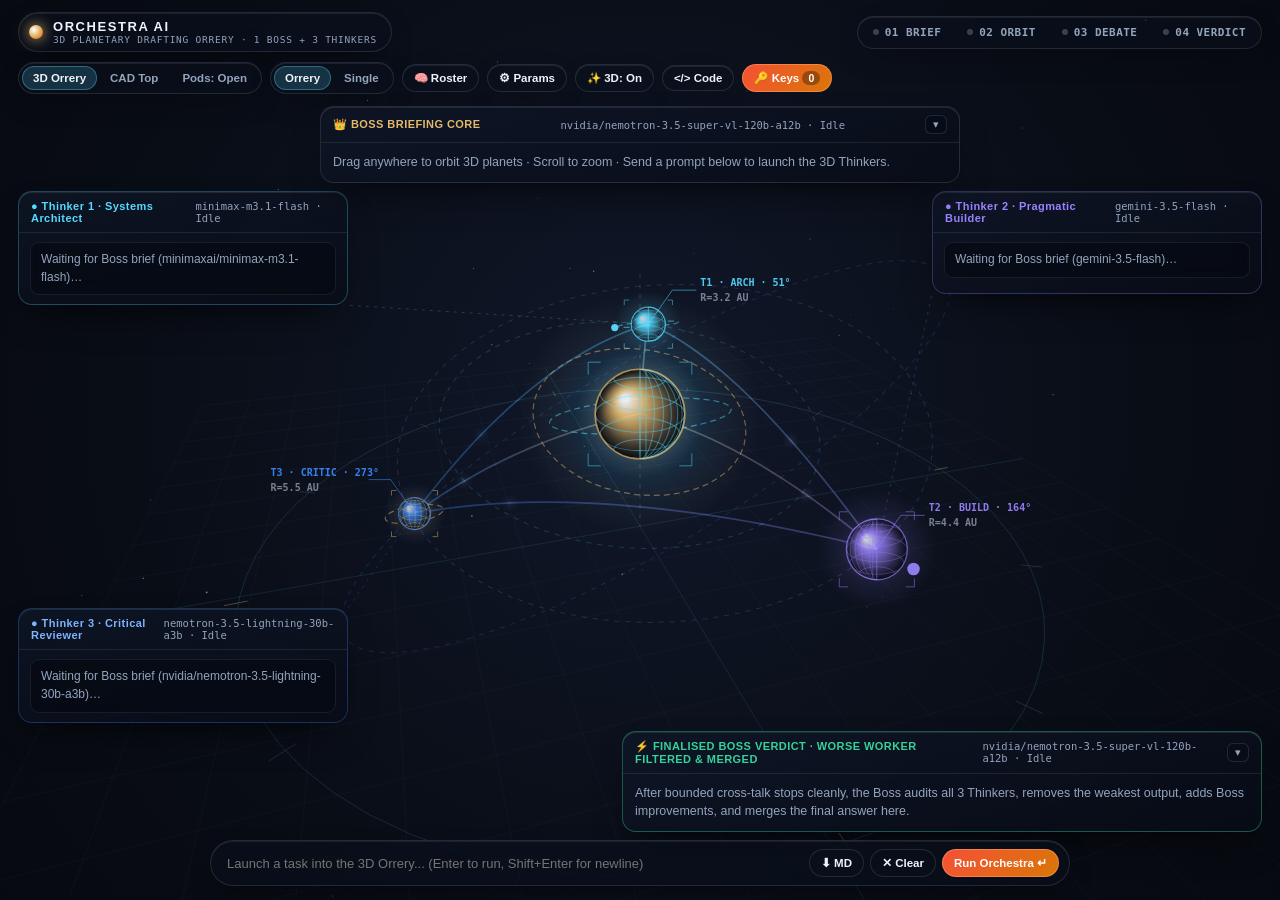
==== commit fa1c8a97: "feat: 100% 3D Planetary Drafting Orrery UI with moving planets and floating CAD HUD" ====
--- a/index.html
+++ b/index.html
@@ -3,254 +3,219 @@
 <head>
   <meta charset="UTF-8" />
   <meta name="viewport" content="width=device-width, initial-scale=1.0" />
-  <title>Orchestra AI · 3D War-Room (1 Boss + 3 Thinkers)</title>
+  <title>Orchestra AI · 3D Planetary Drafting Orrery</title>
   <link rel="stylesheet" href="./styles.css" />
-  <link rel="stylesheet" href="./pro_vfx.css" />
 </head>
 <body>
-  <!-- 3D Depth Neural Particle Canvas & Soft Ambient Aurora -->
-  <canvas id="vfx-canvas" aria-hidden="true"></canvas>
-  <div class="ambient-aurora" aria-hidden="true"></div>
-
-  <div class="app-shell">
-    <header class="topbar glass-panel">
-      <div class="brand">
-        <span class="brand-badge">🎼</span>
+  <!-- Full-Bleed 100% 3D Planetary Drafting Stage -->
+  <canvas id="orrery-canvas" aria-hidden="true"></canvas>
+
+  <div class="hud-root" id="orrery-stage">
+    <!-- Top Floating HUD Telemetry Bar (NO Left Sidebar) -->
+    <header class="hud-topbar">
+      <div class="hud-brand glass-pill">
+        <span class="brand-orb"></span>
         <div>
-          <h1>Orchestra AI · 3D War-Room</h1>
-          <p class="subtitle">1 Orchestra Boss + 3 Collaborating Thinkers · Live Cross-Talk, Filter &amp; Merge</p>
-        </div>
-      </div>
-
-      <div class="mode-tabs" role="tablist">
-        <button id="tab-orchestra" class="mode-tab active" data-mode="orchestra">3D Orchestra (Boss + 3)</button>
-        <button id="tab-chat" class="mode-tab" data-mode="chat">Single Chat</button>
-      </div>
-
-      <div class="topbar-actions">
-        <button id="btn-toggle-vfx" class="btn btn-ghost" title="Toggle 3D tilt & particles">✨ 3D VFX: On</button>
-        <button id="btn-toggle-code" class="btn btn-ghost">Show Code</button>
-        <button id="btn-open-keys" class="btn btn-primary">
-          API Keys <span id="keys-count-badge" class="badge">0</span>
+          <h1>ORCHESTRA AI</h1>
+          <span class="hud-sub">3D PLANETARY DRAFTING ORRERY · 1 BOSS + 3 THINKERS</span>
+        </div>
+      </div>
+
+      <div class="stage-ring glass-pill" id="comms-topology">
+        <div class="stage-pill" data-stage="boss_plan"><span class="orb"></span>01 BRIEF</div>
+        <div class="stage-pill" data-stage="worker_draft"><span class="orb"></span>02 ORBIT</div>
+        <div class="stage-pill" data-stage="worker_crosstalk"><span class="orb"></span>03 DEBATE</div>
+        <div class="stage-pill" data-stage="boss_merge"><span class="orb"></span>04 VERDICT</div>
+      </div>
+
+      <div class="hud-actions">
+        <div class="seg-group glass-pill">
+          <button id="btn-cam-orrery" class="seg-btn active" title="3D Orbital Camera">3D Orrery</button>
+          <button id="btn-cam-blueprint" class="seg-btn" title="Top-Down CAD Blueprint">CAD Top</button>
+          <button id="btn-cam-pods" class="seg-btn" title="Toggle Thinker Pods">Pods: Open</button>
+        </div>
+
+        <div class="seg-group glass-pill">
+          <button id="tab-orchestra" class="seg-btn active" data-mode="orchestra">Orrery</button>
+          <button id="tab-chat" class="seg-btn" data-mode="chat">Single</button>
+        </div>
+
+        <button id="btn-drawer-roster" class="hud-pill-btn glass-pill">🧠 Roster</button>
+        <button id="btn-drawer-params" class="hud-pill-btn glass-pill">⚙ Params</button>
+        <button id="btn-toggle-vfx" class="hud-pill-btn glass-pill">✨ 3D: On</button>
+        <button id="btn-toggle-code" class="hud-pill-btn glass-pill">&lt;/&gt; Code</button>
+        <button id="btn-open-keys" class="hud-pill-btn cta-pill">
+          🔑 Keys <span id="keys-count-badge" class="badge">0</span>
         </button>
       </div>
     </header>
 
-    <div class="workspace">
-      <aside class="sidebar glass-panel">
-        <section class="panel-section hidden" id="single-model-controls">
-          <div class="section-header">
-            <h2>Single Model</h2>
-            <button id="btn-refresh-models" class="btn-link" title="Fetch live models from provider">↻ Refresh</button>
+    <!-- Main Spatial Orchestra Stage -->
+    <main id="orchestra-view" class="spatial-stage active">
+      <!-- Top-Center Boss Brief HUD Chip (Expandable) -->
+      <section id="boss-plan-card" class="boss-brief-hud glass-pod">
+        <div class="pod-head">
+          <span class="role-chip boss">👑 BOSS BRIEFING CORE</span>
+          <span id="boss-plan-meta" class="meta-tag">Idle</span>
+          <button id="btn-toggle-brief" class="pod-min-btn" title="Collapse/Expand Brief">▾</button>
+        </div>
+        <div id="boss-plan-body" class="pod-body compact-scroll">
+          <span class="muted">Drag anywhere to orbit 3D planets · Scroll to zoom · Send a prompt below to launch the 3 Thinkers.</span>
+        </div>
+      </section>
+
+      <!-- 3 Floating Translucent Thinker Comms Pods Tethered to Moving Planets -->
+      <section id="workers-grid" class="orbital-pods-layer" aria-label="3 Thinker Comms Pods"></section>
+
+      <!-- Finalised Boss Verdict Monolith (Above Bottom Command Dock) -->
+      <section id="boss-merge-card" class="verdict-monolith glass-pod">
+        <div class="pod-head">
+          <span class="role-chip verdict">⚡ FINALISED BOSS VERDICT · WORSE WORKER FILTERED &amp; MERGED</span>
+          <span id="boss-merge-meta" class="meta-tag">Idle</span>
+          <button id="btn-toggle-verdict" class="pod-min-btn" title="Collapse/Expand Verdict">▾</button>
+        </div>
+        <div id="boss-merge-body" class="pod-body verdict-scroll">
+          <span class="muted">After bounded cross-talk stops cleanly, the Boss audits all 3 Thinkers, removes the weakest output, adds Boss improvements, and merges the final answer here.</span>
+        </div>
+      </section>
+
+      <!-- Bottom Floating Curved Command Crescent Dock -->
+      <form id="orchestra-form" class="command-dock glass-pill">
+        <textarea
+          id="orchestra-input"
+          rows="1"
+          placeholder="Launch a task into the 3D Orrery... (Enter to run, Shift+Enter for newline)"
+        ></textarea>
+        <div class="dock-actions">
+          <button id="btn-export-chat" type="button" class="hud-pill-btn" title="Export Markdown">⬇ MD</button>
+          <button id="btn-clear-chat" type="button" class="hud-pill-btn" title="Clear Stage">✕ Clear</button>
+          <button id="btn-orchestra-stop" type="button" class="hud-pill-btn danger hidden">Stop</button>
+          <button id="btn-orchestra-send" type="submit" class="hud-pill-btn cta-pill">Run Orchestra ↵</button>
+        </div>
+      </form>
+    </main>
+
+    <!-- Single Chat View (Floating Centered Glass Arena) -->
+    <main id="chat-view" class="spatial-stage single-stage">
+      <div class="single-shell glass-pod">
+        <div class="single-toolbar">
+          <select id="provider-select"></select>
+          <select id="model-select"></select>
+          <input id="custom-model-input" type="text" placeholder="Custom model ID..." />
+          <button id="btn-refresh-models" class="hud-pill-btn">↻ Models</button>
+          <div id="provider-status-pill" class="status-pill"></div>
+        </div>
+        <div id="chat-messages" class="chat-messages"></div>
+        <form id="chat-form" class="command-dock inline-dock">
+          <textarea id="chat-input" rows="1" placeholder="Ask single model directly..."></textarea>
+          <div class="dock-actions">
+            <button id="btn-stop" type="button" class="hud-pill-btn danger hidden">Stop</button>
+            <button id="btn-send" type="submit" class="hud-pill-btn cta-pill">Send ↵</button>
           </div>
-          <label class="field">
-            <span>Provider</span>
-            <select id="provider-select"></select>
-          </label>
-          <label class="field">
-            <span>Model</span>
-            <select id="model-select"></select>
-          </label>
-          <label class="field">
-            <span>Custom Model ID (optional)</span>
-            <input id="custom-model-input" type="text" placeholder="e.g. nvidia/nemotron-3.5-super-vl-120b-a12b" />
-          </label>
-          <div id="provider-status-pill" class="status-pill"></div>
-        </section>
-
-        <section class="panel-section" id="orchestra-roster-controls">
-          <div class="section-header">
-            <h2>Company Roster (2–3 Models)</h2>
-          </div>
-          <div id="roster-config-list" class="roster-config-list"></div>
-        </section>
-
-        <section class="panel-section">
-          <div class="section-header">
-            <h2>Company Goal</h2>
-            <select id="preset-select" class="mini-select" aria-label="System prompt preset">
-              <option value="">Presets…</option>
-              <option value="assistant">Helpful Team</option>
-              <option value="architect">Engineering Org</option>
-              <option value="security">Security Audit Team</option>
-              <option value="concise">Ultra-Concise</option>
-            </select>
-          </div>
-          <textarea id="system-prompt" rows="3" placeholder="Optional global instruction for Boss & Thinkers"></textarea>
-        </section>
-
-        <section class="panel-section">
-          <h2>Parameters</h2>
-          <label class="slider-field">
-            <div class="slider-label">
-              <span>Temperature</span>
-              <strong id="temp-value">0.7</strong>
-            </div>
-            <input id="temp-slider" type="range" min="0" max="1.5" step="0.1" value="0.7" />
-          </label>
-
-          <label class="slider-field">
-            <div class="slider-label">
-              <span>Max Tokens / Turn</span>
-              <strong id="tokens-value">1536</strong>
-            </div>
-            <input id="tokens-slider" type="range" min="256" max="4096" step="256" value="1536" />
-          </label>
-
-          <label class="slider-field">
-            <div class="slider-label">
-              <span>Top P</span>
-              <strong id="topp-value">1.0</strong>
-            </div>
-            <input id="topp-slider" type="range" min="0.1" max="1" step="0.05" value="1.0" />
-          </label>
-
-          <label class="field">
-            <span>Thinker Cross-Talk Rounds (auto-stops on consensus)</span>
-            <select id="discussion-rounds">
-              <option value="1">1 Round (Fast)</option>
-              <option value="2" selected>2 Rounds (Talk + Converge)</option>
-              <option value="3">3 Rounds (Deep Debate)</option>
-            </select>
-          </label>
-
-          <label class="field hidden" id="reasoning-effort-wrap">
-            <span>Reasoning Effort</span>
-            <select id="reasoning-effort">
-              <option value="low">low</option>
-              <option value="medium" selected>medium</option>
-              <option value="high">high</option>
-            </select>
-          </label>
-        </section>
-
-        <section class="panel-section actions-stack">
-          <button id="btn-export-chat" class="btn btn-ghost">Export Markdown</button>
-          <button id="btn-clear-chat" class="btn btn-danger-ghost">Clear Workspace</button>
-        </section>
-      </aside>
-
-      <main class="main-stage">
-        <!-- 3D Orchestra (1 Boss + 3 Thinkers) View -->
-        <section id="orchestra-view" class="view active">
-          <div class="stage-bar glass-panel">
-            <div class="stage-pill" data-stage="boss_plan"><span class="orb"></span>1. Boss Thinks &amp; Briefs</div>
-            <div class="stage-pill" data-stage="worker_draft"><span class="orb"></span>2. 3 Thinkers Work</div>
-            <div class="stage-pill" data-stage="worker_crosstalk"><span class="orb"></span>3. Talk &amp; Finalise</div>
-            <div class="stage-pill" data-stage="boss_merge"><span class="orb"></span>4. Boss Audits &amp; Merges</div>
-          </div>
-
-          <div class="orchestra-workspace scene-3d">
-            <!-- 3D Holographic Topology & Procedural Plasma Energy Network -->
-            <div class="comms-topology glass-card" id="comms-topology">
-              <div class="topo-nodes">
-                <div class="topo-node boss-node" id="topo-boss">👑 Boss</div>
-                <div class="topo-workers-row">
-                  <div class="topo-node w1-node" id="topo-w1">🧠 Thinker 1</div>
-                  <div class="topo-node w2-node" id="topo-w2">🧠 Thinker 2</div>
-                  <div class="topo-node w3-node" id="topo-w3">🧠 Thinker 3</div>
-                </div>
-              </div>
-            </div>
-
-            <!-- Boss Plan Card -->
-            <div id="boss-plan-card" class="boss-card card-3d glass-card">
-              <div class="card-glare"></div>
-              <div class="card-head">
-                <span class="role-chip boss">👑 Orchestra Boss · Initial Thinking &amp; Brief</span>
-                <span id="boss-plan-meta" class="meta-tag">Idle</span>
-              </div>
-              <div id="boss-plan-body" class="card-body">
-                <span class="muted">Boss thinks on the prompt first, creates its own angle, and delegates to the 3 Thinkers.</span>
-              </div>
-            </div>
-
-            <!-- 3 Thinkers Working & Talking Side-by-Side -->
-            <div id="workers-grid" class="workers-grid"></div>
-
-            <!-- Boss Final Review, Filter & Merged Output -->
-            <div id="boss-merge-card" class="boss-card final-verdict card-3d glass-card">
-              <div class="card-glare"></div>
-              <div class="card-head">
-                <span class="role-chip verdict">✅ Boss Review · Worse One Removed &amp; Final Merged Answer</span>
-                <span id="boss-merge-meta" class="meta-tag">Idle</span>
-              </div>
-              <div id="boss-merge-body" class="card-body">
-                <span class="muted">After the 3 Thinkers discuss and finalise their proposals, the Boss audits all three, removes the weakest output, adds Boss improvements, and merges the best parts here.</span>
-              </div>
-            </div>
-          </div>
-
-          <form id="orchestra-form" class="composer glass-panel">
-            <textarea
-              id="orchestra-input"
-              rows="2"
-              placeholder="Give the Boss & 3 Thinkers a task... (e.g. 'Design a secure auth system for a FastAPI app')"
-            ></textarea>
-            <div class="composer-actions">
-              <button id="btn-orchestra-stop" type="button" class="btn btn-danger-ghost hidden">Stop</button>
-              <button id="btn-orchestra-send" type="submit" class="btn btn-primary">Run Orchestra ↵</button>
-            </div>
-          </form>
-        </section>
-
-        <!-- Single Chat Playground -->
-        <section id="chat-view" class="view">
-          <div id="chat-messages" class="chat-messages"></div>
-          <form id="chat-form" class="composer glass-panel">
-            <textarea
-              id="chat-input"
-              rows="2"
-              placeholder="Ask anything... (Enter to send, Shift+Enter for newline)"
-            ></textarea>
-            <div class="composer-actions">
-              <button id="btn-stop" type="button" class="btn btn-danger-ghost hidden">Stop</button>
-              <button id="btn-send" type="submit" class="btn btn-primary">Send ↵</button>
-            </div>
-          </form>
-        </section>
-      </main>
-
-      <!-- Live Code Panel -->
-      <aside id="code-drawer" class="code-drawer glass-panel hidden">
-        <div class="section-header">
-          <div class="code-lang-tabs">
-            <button class="code-lang active" data-lang="python">Python</button>
-            <button class="code-lang" data-lang="curl">cURL</button>
-          </div>
-          <button id="btn-copy-code" class="btn btn-ghost">Copy</button>
-        </div>
-        <pre id="code-preview" class="code-preview"></pre>
-      </aside>
-    </div>
+        </form>
+      </div>
+    </main>
+
+    <!-- Floating Popover Drawer: Company Roster (1 Boss + 3 Thinkers) -->
+    <aside id="drawer-roster" class="floating-drawer glass-pod hidden">
+      <div class="pod-head">
+        <span class="role-chip boss">COMPANY ROSTER (1 BOSS + 3 THINKERS)</span>
+        <button class="pod-min-btn drawer-close" data-close="drawer-roster">✕</button>
+      </div>
+      <div id="roster-config-list" class="roster-config-list"></div>
+    </aside>
+
+    <!-- Floating Popover Drawer: Parameters & Cross-Talk Stop Control -->
+    <aside id="drawer-params" class="floating-drawer glass-pod hidden">
+      <div class="pod-head">
+        <span class="role-chip w1">ORBITAL PARAMETERS &amp; CONVERGENCE</span>
+        <button class="pod-min-btn drawer-close" data-close="drawer-params">✕</button>
+      </div>
+      <div class="drawer-body">
+        <label class="field">
+          <span>Company Goal / System Prompt</span>
+          <select id="preset-select">
+            <option value="">Presets…</option>
+            <option value="assistant">Helpful Team</option>
+            <option value="architect">Engineering Org</option>
+            <option value="security">Security Audit Team</option>
+            <option value="concise">Ultra-Concise</option>
+          </select>
+          <textarea id="system-prompt" rows="3" placeholder="Optional global instruction"></textarea>
+        </label>
+        <label class="field">
+          <span>Max Thinker Cross-Talk Rounds (auto-stops on consensus)</span>
+          <select id="discussion-rounds">
+            <option value="1">1 Round (Fast)</option>
+            <option value="2" selected>2 Rounds (Talk + Converge)</option>
+            <option value="3">3 Rounds (Deep Debate)</option>
+          </select>
+        </label>
+        <label class="slider-field">
+          <div class="slider-label"><span>Temperature</span><strong id="temp-value">0.7</strong></div>
+          <input id="temp-slider" type="range" min="0" max="1.5" step="0.1" value="0.7" />
+        </label>
+        <label class="slider-field">
+          <div class="slider-label"><span>Max Tokens / Turn</span><strong id="tokens-value">1536</strong></div>
+          <input id="tokens-slider" type="range" min="256" max="4096" step="256" value="1536" />
+        </label>
+        <label class="slider-field">
+          <div class="slider-label"><span>Top P</span><strong id="topp-value">1.0</strong></div>
+          <input id="topp-slider" type="range" min="0.1" max="1" step="0.05" value="1.0" />
+        </label>
+        <label class="field hidden" id="reasoning-effort-wrap">
+          <span>Reasoning Effort</span>
+          <select id="reasoning-effort">
+            <option value="low">low</option>
+            <option value="medium" selected>medium</option>
+            <option value="high">high</option>
+          </select>
+        </label>
+      </div>
+    </aside>
+
+    <!-- Floating Code Snippet Drawer -->
+    <aside id="code-drawer" class="floating-drawer glass-pod hidden">
+      <div class="pod-head">
+        <div class="code-lang-tabs">
+          <button class="code-lang active" data-lang="python">Python</button>
+          <button class="code-lang" data-lang="curl">cURL</button>
+        </div>
+        <div style="display:flex;gap:6px;">
+          <button id="btn-copy-code" class="hud-pill-btn">Copy</button>
+          <button class="pod-min-btn drawer-close" data-close="code-drawer">✕</button>
+        </div>
+      </div>
+      <pre id="code-preview" class="code-preview"></pre>
+    </aside>
   </div>
 
   <!-- API Keys Modal -->
   <div id="keys-modal" class="modal hidden" role="dialog" aria-modal="true" aria-labelledby="keys-modal-title">
     <div class="modal-backdrop"></div>
-    <div class="modal-card glass-panel">
+    <div class="modal-card glass-pod">
       <div class="modal-header">
         <div>
-          <h2 id="keys-modal-title">Provider API Keys</h2>
-          <p class="subtitle">Stored in browser localStorage and optionally saved to your local <code>.env</code> file.</p>
-        </div>
-        <button id="btn-close-keys" class="btn btn-ghost">✕</button>
+          <h2 id="keys-modal-title">API Key Pools (Auto-Rotation &amp; Failover)</h2>
+          <p class="subtitle">Paste one or comma-separated keys per provider. Saved in browser localStorage (and local <code>.env</code> when running locally).</p>
+        </div>
+        <button id="btn-close-keys" class="pod-min-btn">✕</button>
       </div>
       <div id="keys-list" class="keys-list"></div>
       <div class="modal-footer">
         <label class="checkbox-row">
           <input id="persist-env-checkbox" type="checkbox" checked />
-          <span>Also save keys to local <code>.env</code> on this machine</span>
-        </label>
-        <div class="modal-footer-btns">
-          <button id="btn-cancel-keys" class="btn btn-ghost">Cancel</button>
-          <button id="btn-save-keys" class="btn btn-primary">Save Keys</button>
+          <span>Also save keys to local <code>.env</code></span>
+        </label>
+        <div style="display:flex;gap:8px;">
+          <button id="btn-cancel-keys" class="hud-pill-btn">Cancel</button>
+          <button id="btn-save-keys" class="hud-pill-btn cta-pill">Save Keys</button>
         </div>
       </div>
     </div>
   </div>
 
-  <script src="./pro_vfx.js"></script>
+  <script src="./orrery_vfx.js"></script>
   <script src="./direct_client.js"></script>
   <script src="./app.js"></script>
 </body>
--- a/styles.css
+++ b/styles.css
@@ -1,22 +1,17 @@
 :root {
-  --bg: #070a12;
-  --panel: rgba(16, 22, 36, 0.72);
-  --panel-solid: #101624;
-  --panel-2: rgba(24, 33, 52, 0.85);
-  --border: rgba(148, 163, 184, 0.16);
-  --border-bright: rgba(148, 163, 184, 0.3);
-  --text: #e4e9f2;
-  --muted: #93a1b8;
-  --accent: #f55036;
-  --accent-2: #ff7a59;
-  --gold: #f59e0b;
-  --ok: #34d399;
-  --blue: #38bdf8;
-  --purple: #a78bfa;
-  --rose: #fb7185;
-  --code-bg: rgba(7, 10, 18, 0.85);
-  --radius: 14px;
-  --shadow-3d: 0 18px 45px -16px rgba(0, 0, 0, 0.75), inset 0 1px 0 rgba(255, 255, 255, 0.08);
+  --bg: #05070c;
+  --glass: rgba(11, 16, 28, 0.58);
+  --glass-strong: rgba(13, 19, 34, 0.78);
+  --border: rgba(148, 163, 184, 0.18);
+  --border-hi: rgba(84, 217, 255, 0.42);
+  --text: #eef3fb;
+  --muted: #93a4bd;
+  --cyan: #54d9ff;
+  --violet: #9b83ff;
+  --ice: #398bff;
+  --amber: #e5b96c;
+  --emerald: #34d399;
+  --danger: #f87171;
   font-family: Inter, -apple-system, BlinkMacSystemFont, "Segoe UI", Roboto, sans-serif;
 }
 
@@ -25,665 +20,514 @@
 html, body {
   margin: 0;
   height: 100%;
+  overflow: hidden;
   background: var(--bg);
   color: var(--text);
-  overflow: hidden;
   -webkit-font-smoothing: antialiased;
 }
 
 .hidden { display: none !important; }
 .muted { color: var(--muted); }
 
-/* 3D Canvas & Soft Eye-Comfort Aurora */
-#vfx-canvas {
+/* Full-Bleed 100vw x 100vh 3D Planetary Canvas */
+#orrery-canvas {
   position: fixed;
   inset: 0;
-  width: 100%;
-  height: 100%;
+  width: 100vw;
+  height: 100vh;
   z-index: 0;
+  cursor: grab;
+}
+#orrery-canvas:active { cursor: grabbing; }
+
+.hud-root {
+  position: relative;
+  z-index: 2;
+  height: 100vh;
+  display: flex;
+  flex-direction: column;
   pointer-events: none;
 }
 
-.ambient-aurora {
-  position: fixed;
-  inset: -20%;
-  z-index: 0;
+.hud-root button,
+.hud-root input,
+.hud-root select,
+.hud-root textarea,
+.hud-root a,
+.glass-pod,
+.glass-pill {
+  pointer-events: auto;
+}
+
+.glass-pill {
+  background: var(--glass);
+  backdrop-filter: blur(16px) saturate(135%);
+  -webkit-backdrop-filter: blur(16px) saturate(135%);
+  border: 1px solid var(--border);
+  border-radius: 999px;
+  box-shadow: 0 10px 30px -12px rgba(0, 0, 0, 0.75), inset 0 1px 0 rgba(255, 255, 255, 0.08);
+}
+
+.glass-pod {
+  position: relative;
+  background: linear-gradient(165deg, rgba(16, 23, 40, 0.72), rgba(8, 12, 22, 0.74));
+  backdrop-filter: blur(16px) saturate(130%);
+  -webkit-backdrop-filter: blur(16px) saturate(130%);
+  border: 1px solid var(--border);
+  border-radius: 14px;
+  box-shadow: 0 18px 42px -18px rgba(0, 0, 0, 0.85), inset 0 1px 0 rgba(255, 255, 255, 0.09);
+}
+
+/* CAD Corner Brackets on Pods */
+.glass-pod::after {
+  content: "";
+  position: absolute;
+  inset: -1px;
+  border-radius: inherit;
   pointer-events: none;
   background:
-    radial-gradient(ellipse 45% 38% at 18% 22%, rgba(56, 189, 248, 0.10), transparent 70%),
-    radial-gradient(ellipse 42% 35% at 82% 18%, rgba(245, 158, 11, 0.09), transparent 70%),
-    radial-gradient(ellipse 48% 42% at 52% 85%, rgba(167, 139, 250, 0.09), transparent 72%);
-  animation: auroraDrift 18s ease-in-out infinite alternate;
-}
-
-@keyframes auroraDrift {
-  0% { transform: translate3d(0, 0, 0) scale(1); }
-  100% { transform: translate3d(2%, -2%, 0) scale(1.04); }
-}
-
-.glass-panel {
-  background: var(--panel);
-  backdrop-filter: blur(18px) saturate(135%);
-  -webkit-backdrop-filter: blur(18px) saturate(135%);
-}
-
-.glass-card {
-  background: linear-gradient(160deg, rgba(22, 30, 48, 0.84), rgba(12, 17, 29, 0.78));
-  backdrop-filter: blur(16px) saturate(130%);
-  -webkit-backdrop-filter: blur(16px) saturate(130%);
-  box-shadow: var(--shadow-3d);
-}
-
-.app-shell {
-  position: relative;
-  z-index: 1;
-  display: flex;
-  flex-direction: column;
-  height: 100vh;
-}
-
-.topbar {
+    linear-gradient(to right, var(--cyan) 8px, transparent 8px) 0 0 / 100% 1px no-repeat,
+    linear-gradient(to bottom, var(--cyan) 8px, transparent 8px) 0 0 / 1px 100% no-repeat,
+    linear-gradient(to left, var(--amber) 8px, transparent 8px) 100% 100% / 100% 1px no-repeat,
+    linear-gradient(to top, var(--amber) 8px, transparent 8px) 100% 100% / 1px 100% no-repeat;
+  opacity: 0.38;
+}
+
+/* Top Floating Telemetry HUD */
+.hud-topbar {
   display: flex;
   align-items: center;
   justify-content: space-between;
-  gap: 16px;
-  padding: 11px 20px;
-  border-bottom: 1px solid var(--border);
-}
-
-.brand { display: flex; align-items: center; gap: 12px; }
-
-.brand-badge {
-  width: 38px;
-  height: 38px;
-  border-radius: 11px;
-  background: linear-gradient(135deg, var(--accent), var(--gold));
-  box-shadow: 0 8px 22px -6px rgba(245, 158, 11, 0.55);
-  display: grid;
-  place-items: center;
-  font-size: 18px;
-}
-
-.brand h1 { margin: 0; font-size: 16px; font-weight: 700; letter-spacing: -0.01em; }
-.subtitle { margin: 2px 0 0; font-size: 12px; color: var(--muted); }
-
-.mode-tabs {
-  display: flex;
-  background: rgba(7, 10, 18, 0.7);
-  border: 1px solid var(--border);
-  border-radius: 11px;
+  gap: 10px;
+  padding: 12px 18px 6px;
+  flex-wrap: wrap;
+}
+
+.hud-brand {
+  display: flex;
+  align-items: center;
+  gap: 10px;
+  padding: 6px 14px 6px 10px;
+}
+
+.brand-orb {
+  width: 14px;
+  height: 14px;
+  border-radius: 50%;
+  background: radial-gradient(circle at 35% 35%, #fff, var(--amber) 45%, #ea580c);
+  box-shadow: 0 0 14px var(--amber);
+}
+
+.hud-brand h1 {
+  margin: 0;
+  font-size: 13px;
+  letter-spacing: 0.12em;
+  font-weight: 800;
+}
+
+.hud-sub {
+  display: block;
+  font-size: 9.5px;
+  letter-spacing: 0.08em;
+  color: var(--muted);
+  font-family: ui-monospace, SFMono-Regular, Menlo, monospace;
+}
+
+.stage-ring {
+  display: flex;
+  gap: 4px;
+  padding: 4px;
+}
+
+.stage-pill {
+  display: flex;
+  align-items: center;
+  gap: 6px;
+  padding: 5px 11px;
+  border-radius: 999px;
+  font-size: 11px;
+  font-weight: 700;
+  letter-spacing: 0.04em;
+  color: var(--muted);
+  font-family: ui-monospace, SFMono-Regular, Menlo, monospace;
+  transition: all 0.25s ease;
+}
+
+.stage-pill .orb {
+  width: 6px;
+  height: 6px;
+  border-radius: 50%;
+  background: rgba(148, 163, 184, 0.35);
+}
+
+.stage-pill.active {
+  background: rgba(229, 185, 108, 0.16);
+  color: #fde68a;
+  box-shadow: inset 0 0 0 1px rgba(229, 185, 108, 0.45);
+}
+.stage-pill.active .orb {
+  background: var(--amber);
+  box-shadow: 0 0 10px var(--amber);
+}
+.stage-pill.done {
+  background: rgba(52, 211, 153, 0.14);
+  color: #86efac;
+}
+.stage-pill.done .orb { background: var(--emerald); }
+
+.hud-actions {
+  display: flex;
+  align-items: center;
+  gap: 8px;
+  flex-wrap: wrap;
+}
+
+.seg-group {
+  display: flex;
   padding: 3px;
-  gap: 4px;
-}
-
-.mode-tab {
+  gap: 2px;
+}
+
+.seg-btn, .hud-pill-btn {
   border: 0;
   background: transparent;
   color: var(--muted);
-  padding: 7px 14px;
-  border-radius: 8px;
-  cursor: pointer;
-  font-weight: 600;
-  font-size: 13px;
-  transition: all 0.2s ease;
-}
-
-.mode-tab.active {
-  background: linear-gradient(180deg, rgba(36, 48, 74, 0.9), rgba(24, 33, 52, 0.9));
-  color: var(--text);
-  box-shadow: inset 0 1px 0 rgba(255, 255, 255, 0.12), 0 4px 12px rgba(0, 0, 0, 0.35);
-}
-
-.topbar-actions { display: flex; align-items: center; gap: 10px; }
-
-.btn {
-  border: 1px solid var(--border);
-  border-radius: 9px;
-  padding: 8px 13px;
-  font-size: 12.5px;
+  padding: 6px 11px;
+  border-radius: 999px;
+  font-size: 11.5px;
   font-weight: 600;
   cursor: pointer;
+  transition: all 0.18s ease;
+}
+
+.hud-pill-btn {
   color: var(--text);
-  background: var(--panel-2);
-  transition: transform 0.15s ease, border-color 0.2s ease, box-shadow 0.2s ease;
-}
-.btn:hover { border-color: var(--border-bright); transform: translateY(-1px); }
-.btn:active { transform: translateY(0); }
-
-.btn-primary {
-  background: linear-gradient(135deg, var(--accent), #ea580c);
-  border-color: rgba(255, 122, 89, 0.6);
+  border: 1px solid var(--border);
+  background: var(--glass);
+}
+
+.seg-btn.active {
+  background: rgba(84, 217, 255, 0.18);
+  color: var(--text);
+  box-shadow: inset 0 0 0 1px rgba(84, 217, 255, 0.35);
+}
+
+.hud-pill-btn:hover, .seg-btn:hover { color: var(--text); border-color: var(--border-hi); }
+
+.cta-pill {
+  background: linear-gradient(135deg, #f55036, #d97706);
+  border-color: rgba(255, 160, 100, 0.55);
   color: #fff;
-  box-shadow: 0 8px 22px -8px rgba(245, 80, 54, 0.65);
-}
-.btn-primary:hover { background: linear-gradient(135deg, var(--accent-2), var(--accent)); }
-.btn-ghost { background: rgba(15, 23, 42, 0.55); }
-.btn-danger-ghost { background: rgba(127, 29, 29, 0.18); color: #fca5a5; border-color: rgba(248, 113, 113, 0.28); }
-.btn-link { border: 0; background: transparent; color: #7dd3fc; cursor: pointer; font-size: 12px; padding: 0; }
+}
+
+.hud-pill-btn.danger {
+  border-color: rgba(248, 113, 113, 0.45);
+  color: #fca5a5;
+}
 
 .badge {
-  display: inline-block;
-  margin-left: 4px;
   padding: 1px 6px;
   border-radius: 999px;
-  font-size: 11px;
-  background: rgba(0, 0, 0, 0.3);
-}
-
-.workspace { flex: 1; min-height: 0; display: flex; }
-
-.sidebar {
-  width: 306px;
-  flex-shrink: 0;
-  border-right: 1px solid var(--border);
-  padding: 14px;
-  overflow-y: auto;
-  display: flex;
-  flex-direction: column;
-  gap: 16px;
-}
-
-.panel-section { display: flex; flex-direction: column; gap: 8px; }
-.panel-section h2 {
-  margin: 0;
-  font-size: 11px;
-  text-transform: uppercase;
-  letter-spacing: 0.07em;
-  color: var(--muted);
-}
-
-.section-header { display: flex; align-items: center; justify-content: space-between; }
-
-.field, .slider-field {
-  display: flex;
-  flex-direction: column;
-  gap: 5px;
-  font-size: 12px;
-  color: var(--muted);
-}
-
-.slider-label { display: flex; justify-content: space-between; }
-.slider-label strong { color: var(--text); }
-
-select, input[type="text"], input[type="password"], textarea {
-  width: 100%;
-  background: rgba(7, 10, 18, 0.72);
-  color: var(--text);
-  border: 1px solid var(--border);
-  border-radius: 9px;
-  padding: 7px 9px;
-  font-size: 12.5px;
-  font-family: inherit;
-  transition: border-color 0.2s ease, box-shadow 0.2s ease;
-}
-select:focus, input:focus, textarea:focus {
-  outline: none;
-  border-color: rgba(56, 189, 248, 0.55);
-  box-shadow: 0 0 0 3px rgba(56, 189, 248, 0.12);
-}
-textarea { resize: vertical; }
-.mini-select { width: auto; padding: 4px 8px; font-size: 12px; }
-
-.roster-config-list { display: flex; flex-direction: column; gap: 8px; }
-
-.roster-item {
-  background: rgba(9, 13, 23, 0.68);
-  border: 1px solid var(--border);
-  border-radius: 10px;
-  padding: 8px;
-  display: flex;
-  flex-direction: column;
-  gap: 5px;
-  box-shadow: inset 0 1px 0 rgba(255, 255, 255, 0.04);
-}
-.roster-item.boss { border-color: rgba(245, 158, 11, 0.42); }
-.roster-item-title { font-size: 12px; font-weight: 700; display: flex; justify-content: space-between; }
-.roster-selects { display: grid; grid-template-columns: 1fr 1fr; gap: 6px; }
-
-.status-pill {
-  font-size: 12px;
-  padding: 6px 10px;
-  border-radius: 8px;
-  background: rgba(7, 10, 18, 0.7);
-  border: 1px solid var(--border);
-  display: flex;
-  align-items: center;
-  justify-content: space-between;
-}
-.status-pill.ok { border-color: rgba(52, 211, 153, 0.4); color: #6ee7b7; }
-.status-pill.warn { border-color: rgba(245, 158, 11, 0.4); color: #fcd34d; }
-
-.actions-stack { margin-top: auto; }
-
-.main-stage { flex: 1; min-width: 0; display: flex; flex-direction: column; }
-.view { display: none; flex: 1; min-height: 0; flex-direction: column; }
-.view.active { display: flex; }
-
-.stage-bar {
-  display: grid;
-  grid-template-columns: repeat(4, 1fr);
-  gap: 8px;
-  padding: 10px 16px;
-  border-bottom: 1px solid var(--border);
-}
-
-.stage-pill {
-  display: flex;
-  align-items: center;
-  justify-content: center;
-  gap: 7px;
-  font-size: 12px;
-  font-weight: 600;
-  padding: 7px 10px;
-  border-radius: 9px;
-  border: 1px solid var(--border);
-  background: rgba(7, 10, 18, 0.65);
-  color: var(--muted);
-  transition: all 0.25s ease;
-}
-
-.stage-pill .orb {
-  width: 7px;
-  height: 7px;
-  border-radius: 50%;
-  background: rgba(148, 163, 184, 0.35);
-}
-
-.stage-pill.active {
-  border-color: rgba(245, 158, 11, 0.65);
-  color: #fde68a;
-  background: rgba(245, 158, 11, 0.14);
-  box-shadow: 0 0 22px -6px rgba(245, 158, 11, 0.5);
-}
-.stage-pill.active .orb {
-  background: var(--gold);
-  box-shadow: 0 0 10px var(--gold);
-  animation: pulseOrb 1.2s ease-in-out infinite;
-}
-
-.stage-pill.done {
-  border-color: rgba(52, 211, 153, 0.45);
-  color: #86efac;
-  background: rgba(52, 211, 153, 0.10);
-}
-.stage-pill.done .orb { background: var(--ok); }
-
-@keyframes pulseOrb {
-  0%, 100% { transform: scale(1); opacity: 1; }
-  50% { transform: scale(1.65); opacity: 0.65; }
-}
-
-/* 3D Scene Container */
-.scene-3d {
-  perspective: 1400px;
-  transform-style: preserve-3d;
-}
-
-.orchestra-workspace {
+  background: rgba(0, 0, 0, 0.32);
+  font-size: 10.5px;
+}
+
+/* Spatial Orchestra Stage */
+.spatial-stage {
+  display: none;
   flex: 1;
   min-height: 0;
+  position: relative;
+  padding: 6px 18px 14px;
+  flex-direction: column;
+  justify-content: space-between;
+}
+.spatial-stage.active { display: flex; }
+
+/* Top-Center Floating Boss Brief */
+.boss-brief-hud {
+  align-self: center;
+  width: min(640px, 92vw);
+  z-index: 3;
+}
+.boss-brief-hud.is-collapsed .pod-body { display: none; }
+
+.pod-head {
+  padding: 8px 12px;
+  border-bottom: 1px solid rgba(148, 163, 184, 0.14);
+  display: flex;
+  align-items: center;
+  justify-content: space-between;
+  gap: 8px;
+}
+
+.pod-min-btn {
+  border: 1px solid var(--border);
+  background: rgba(8, 12, 22, 0.6);
+  color: var(--muted);
+  border-radius: 6px;
+  padding: 2px 7px;
+  font-size: 11px;
+  cursor: pointer;
+}
+
+.role-chip { font-size: 11px; font-weight: 800; letter-spacing: 0.04em; }
+.role-chip.boss { color: var(--amber); }
+.role-chip.verdict { color: var(--emerald); }
+.role-chip.w1 { color: var(--cyan); }
+.role-chip.w2 { color: var(--violet); }
+.role-chip.w3 { color: #7db4ff; }
+
+.meta-tag {
+  font-size: 10.5px;
+  color: var(--muted);
+  font-family: ui-monospace, SFMono-Regular, Menlo, monospace;
+}
+
+.pod-body {
+  padding: 10px 12px;
+  font-size: 12.5px;
+  line-height: 1.5;
   overflow-y: auto;
-  padding: 16px 20px;
-  display: flex;
-  flex-direction: column;
-  gap: 14px;
-}
-
-/* 3D Holographic Topology & Comms Beams */
-.comms-topology {
+}
+.compact-scroll { max-height: 92px; }
+.verdict-scroll { max-height: 155px; }
+
+/* 3 Floating Peripheral Thinker Pods Leaving Center 3D Planets Open */
+.orbital-pods-layer {
+  flex: 1;
+  min-height: 0;
   position: relative;
-  border-radius: var(--radius);
-  border: 1px solid var(--border);
-  padding: 12px 16px;
-  min-height: 118px;
-  overflow: hidden;
-  transform: rotateX(4deg);
-  transform-style: preserve-3d;
-}
-
-.comms-svg {
+  pointer-events: none;
+}
+
+.orbital-pods-layer.pods-minimized .worker-chatlog {
+  display: none;
+}
+
+.worker-card {
   position: absolute;
-  inset: 0;
-  width: 100%;
-  height: 100%;
-  pointer-events: none;
-}
-
-.beam {
-  fill: none;
-  stroke-width: 2;
-  opacity: 0.22;
-  transition: opacity 0.35s ease, stroke-width 0.35s ease;
-}
-
-.beam-boss { stroke: url(#beam-gold); }
-.beam-talk { stroke: url(#beam-talk); stroke-dasharray: 7 7; }
-
-.comms-topology.stage-boss_plan .beam-boss,
-.comms-topology.stage-worker_draft .beam-boss {
-  opacity: 0.85;
-  stroke-width: 2.6;
-  stroke-dasharray: 8 6;
-  animation: beamFlow 1.2s linear infinite;
-}
-
-.comms-topology.stage-worker_crosstalk .beam-talk {
-  opacity: 0.95;
-  stroke-width: 2.8;
-  animation: beamFlow 0.9s linear infinite;
-}
-
-.comms-topology.stage-boss_merge .beam-boss {
-  stroke: url(#beam-merge);
-  opacity: 0.92;
-  stroke-width: 2.6;
-  stroke-dasharray: 8 6;
-  animation: beamFlowReverse 1.1s linear infinite;
-}
-
-@keyframes beamFlow {
-  from { stroke-dashoffset: 28; }
-  to { stroke-dashoffset: 0; }
-}
-
-@keyframes beamFlowReverse {
-  from { stroke-dashoffset: 0; }
-  to { stroke-dashoffset: 28; }
-}
-
-.topo-nodes {
-  position: relative;
-  z-index: 1;
-  display: flex;
-  flex-direction: column;
-  align-items: center;
-  justify-content: space-between;
-  gap: 34px;
-}
-
-.topo-workers-row {
-  width: 100%;
-  display: grid;
-  grid-template-columns: repeat(3, 1fr);
-  justify-items: center;
-}
-
-.topo-node {
-  padding: 5px 14px;
-  border-radius: 999px;
-  font-size: 12px;
-  font-weight: 700;
-  border: 1px solid var(--border-bright);
-  background: rgba(10, 15, 28, 0.88);
-  box-shadow: 0 8px 20px rgba(0, 0, 0, 0.45);
-  transition: transform 0.25s ease, box-shadow 0.25s ease, border-color 0.25s ease;
-}
-
-.topo-node.active {
-  transform: translateY(-2px) scale(1.06);
-  border-color: var(--gold);
-  box-shadow: 0 0 22px rgba(245, 158, 11, 0.45);
-}
-.topo-node.w1-node.active { border-color: var(--blue); box-shadow: 0 0 22px rgba(56, 189, 248, 0.45); }
-.topo-node.w2-node.active { border-color: var(--purple); box-shadow: 0 0 22px rgba(167, 139, 250, 0.45); }
-.topo-node.w3-node.active { border-color: var(--rose); box-shadow: 0 0 22px rgba(251, 113, 133, 0.45); }
-
-/* 3D Interactive Tilt Cards with Specular Glare */
-.card-3d {
-  position: relative;
-  transform-style: preserve-3d;
-  transition: transform 0.18s ease-out, border-color 0.25s ease, box-shadow 0.25s ease;
-  will-change: transform;
-  overflow: hidden;
-}
-
-.card-glare {
-  position: absolute;
-  inset: 0;
-  pointer-events: none;
-  opacity: 0;
-  background: radial-gradient(circle 280px at var(--mx, 50%) var(--my, 50%), rgba(255, 255, 255, 0.08), transparent 70%);
-  transition: opacity 0.25s ease;
-}
-
-.card-3d:hover .card-glare { opacity: 1; }
-
-.card-3d.is-live {
-  border-color: rgba(56, 189, 248, 0.55);
-  box-shadow: 0 20px 50px -15px rgba(56, 189, 248, 0.25), inset 0 1px 0 rgba(255, 255, 255, 0.14);
-}
-
-.boss-card {
-  border: 1px solid rgba(245, 158, 11, 0.35);
-  border-radius: var(--radius);
-}
-
-.boss-card.final-verdict {
-  border-color: rgba(52, 211, 153, 0.42);
-  background: linear-gradient(155deg, rgba(16, 36, 31, 0.85), rgba(11, 17, 29, 0.85));
-}
-
-.card-head {
-  padding: 10px 14px;
-  border-bottom: 1px solid var(--border);
-  display: flex;
-  justify-content: space-between;
-  align-items: center;
-  gap: 10px;
-}
-
-.role-chip { font-size: 12.5px; font-weight: 700; }
-.role-chip.boss { color: #fcd34d; }
-.role-chip.verdict { color: #6ee7b7; }
-.role-chip.w1 { color: #7dd3fc; }
-.role-chip.w2 { color: #c4b5fd; }
-.role-chip.w3 { color: #fda4af; }
-
-.meta-tag { font-size: 11px; color: var(--muted); }
-
-.card-body {
-  padding: 13px 15px;
-  font-size: 13.5px;
-  line-height: 1.6;
-}
-
-.workers-grid {
-  display: grid;
-  grid-template-columns: repeat(3, minmax(240px, 1fr));
-  gap: 14px;
-  transform-style: preserve-3d;
-}
-
-@media (max-width: 1180px) {
-  .workers-grid { grid-template-columns: 1fr; }
-}
-
-.worker-card {
-  border: 1px solid var(--border);
-  border-radius: var(--radius);
-  display: flex;
-  flex-direction: column;
-  height: 390px;
+  width: min(330px, 28vw);
+  max-height: 330px;
+  display: flex;
+  flex-direction: column;
+  transition: border-color 0.25s ease, box-shadow 0.25s ease;
+}
+
+#worker-card-worker_1 { left: 0; top: 8px; border-color: rgba(84, 217, 255, 0.28); }
+#worker-card-worker_2 { right: 0; top: 8px; border-color: rgba(155, 131, 255, 0.28); }
+#worker-card-worker_3 { left: 0; bottom: 8px; border-color: rgba(57, 139, 255, 0.28); }
+
+@media (max-width: 1020px) {
+  .worker-card { position: static; width: 100%; max-height: 220px; }
+  .orbital-pods-layer { display: grid; grid-template-columns: 1fr; gap: 8px; overflow-y: auto; padding: 6px 0; }
+}
+
+.worker-card.is-live {
+  box-shadow: 0 0 28px -8px rgba(84, 217, 255, 0.45), inset 0 1px 0 rgba(255, 255, 255, 0.14);
 }
 
 .worker-chatlog {
   flex: 1;
-  min-height: 0;
+  min-height: 60px;
+  max-height: 270px;
   overflow-y: auto;
-  padding: 10px 12px;
-  display: flex;
-  flex-direction: column;
-  gap: 10px;
+  padding: 9px 11px;
+  display: flex;
+  flex-direction: column;
+  gap: 8px;
 }
 
 .chat-bubble {
-  border-radius: 10px;
-  padding: 9px 11px;
-  background: rgba(8, 12, 22, 0.72);
-  border: 1px solid rgba(148, 163, 184, 0.14);
-  font-size: 13px;
-  line-height: 1.5;
-}
-
+  border-radius: 9px;
+  padding: 8px 10px;
+  background: rgba(6, 10, 18, 0.68);
+  border: 1px solid rgba(148, 163, 184, 0.12);
+  font-size: 12px;
+  line-height: 1.48;
+}
 .chat-bubble.thinking {
-  border-color: rgba(167, 139, 250, 0.25);
-  background: rgba(18, 16, 36, 0.6);
-  font-size: 12px;
+  border-color: rgba(155, 131, 255, 0.28);
+  background: rgba(18, 14, 34, 0.62);
   color: #cbd5e1;
 }
-
 .chat-bubble.crosstalk {
-  border-color: rgba(56, 189, 248, 0.28);
-  background: rgba(10, 24, 42, 0.65);
+  border-color: rgba(84, 217, 255, 0.30);
+  background: rgba(8, 22, 38, 0.65);
 }
 
 .worker-section-label {
-  font-size: 10.5px;
+  font-size: 9.5px;
   font-weight: 700;
   text-transform: uppercase;
   letter-spacing: 0.06em;
   color: var(--muted);
-  margin-bottom: 5px;
+  margin-bottom: 4px;
 }
 
 .mention {
   display: inline-block;
-  padding: 0 6px;
-  border-radius: 6px;
-  background: rgba(56, 189, 248, 0.16);
-  border: 1px solid rgba(56, 189, 248, 0.25);
-  color: #7dd3fc;
+  padding: 0 5px;
+  border-radius: 5px;
+  background: rgba(84, 217, 255, 0.16);
+  color: var(--cyan);
   font-weight: 600;
 }
 
+/* Finalised Boss Verdict Monolith (Bottom-Right / Centered above Dock) */
+.verdict-monolith {
+  align-self: flex-end;
+  width: min(640px, 66vw);
+  margin-bottom: 8px;
+  border-color: rgba(52, 211, 153, 0.38);
+  z-index: 3;
+}
+.verdict-monolith.is-collapsed .pod-body { display: none; }
+
+@media (max-width: 1020px) {
+  .verdict-monolith { width: 100%; align-self: stretch; }
+}
+
+/* Bottom Floating Command Crescent Dock */
+.command-dock {
+  align-self: center;
+  width: min(860px, 96vw);
+  padding: 8px 10px 8px 16px;
+  display: flex;
+  align-items: center;
+  gap: 10px;
+  z-index: 4;
+}
+
+.command-dock textarea {
+  flex: 1;
+  background: transparent;
+  border: 0;
+  color: var(--text);
+  font-family: inherit;
+  font-size: 13px;
+  resize: none;
+  outline: none;
+  padding: 4px 0;
+}
+
+.dock-actions { display: flex; gap: 6px; align-items: center; }
+
+/* Floating Popover Drawers (Roster, Params, Code) */
+.floating-drawer {
+  position: fixed;
+  top: 66px;
+  right: 18px;
+  width: min(370px, 92vw);
+  max-height: calc(100vh - 140px);
+  display: flex;
+  flex-direction: column;
+  z-index: 25;
+  overflow: hidden;
+}
+
+.drawer-body, .roster-config-list {
+  padding: 12px;
+  overflow-y: auto;
+  display: flex;
+  flex-direction: column;
+  gap: 10px;
+}
+
+.roster-item {
+  background: rgba(6, 10, 18, 0.65);
+  border: 1px solid var(--border);
+  border-radius: 10px;
+  padding: 8px;
+  display: flex;
+  flex-direction: column;
+  gap: 6px;
+}
+.roster-item.boss { border-color: rgba(229, 185, 108, 0.45); }
+.roster-item-title { font-size: 11.5px; font-weight: 700; display: flex; justify-content: space-between; }
+.roster-selects { display: grid; grid-template-columns: 1fr 1fr; gap: 6px; }
+
+.field, .slider-field {
+  display: flex;
+  flex-direction: column;
+  gap: 5px;
+  font-size: 11.5px;
+  color: var(--muted);
+}
+.slider-label { display: flex; justify-content: space-between; }
+.slider-label strong { color: var(--text); }
+
+select, input[type="text"], input[type="password"], .drawer-body textarea {
+  width: 100%;
+  background: rgba(6, 10, 18, 0.8);
+  color: var(--text);
+  border: 1px solid var(--border);
+  border-radius: 8px;
+  padding: 6px 8px;
+  font-size: 12px;
+  font-family: inherit;
+}
+
+/* Single Chat Centered Shell */
+.single-stage { align-items: center; justify-content: center; }
+.single-shell {
+  width: min(920px, 95vw);
+  height: calc(100vh - 95px);
+  display: flex;
+  flex-direction: column;
+  overflow: hidden;
+}
+.single-toolbar {
+  padding: 10px 14px;
+  border-bottom: 1px solid var(--border);
+  display: grid;
+  grid-template-columns: 1fr 1.2fr 1fr auto auto;
+  gap: 8px;
+  align-items: center;
+}
 .chat-messages {
   flex: 1;
   overflow-y: auto;
-  padding: 24px;
-  display: flex;
-  flex-direction: column;
-  gap: 16px;
-}
-
+  padding: 16px;
+  display: flex;
+  flex-direction: column;
+  gap: 12px;
+}
 .msg {
-  max-width: 860px;
-  width: 100%;
-  margin: 0 auto;
-  padding: 14px 16px;
-  border-radius: var(--radius);
-  border: 1px solid var(--border);
-  background: var(--panel);
-  box-shadow: var(--shadow-3d);
-}
-.msg.user { background: rgba(24, 36, 61, 0.85); border-color: rgba(56, 189, 248, 0.3); }
-.msg.error { border-color: rgba(239, 68, 68, 0.5); background: rgba(127, 29, 29, 0.25); }
-.msg-meta { display: flex; justify-content: space-between; margin-bottom: 8px; font-size: 12px; color: var(--muted); }
-.msg-role { font-weight: 700; color: var(--text); }
-
-.reasoning-box {
-  margin-bottom: 8px;
-  background: var(--code-bg);
-  border: 1px solid var(--border);
-  border-radius: 8px;
-  padding: 7px 10px;
-  font-size: 12px;
-  color: var(--muted);
-}
+  padding: 12px 14px;
+  border-radius: 11px;
+  border: 1px solid var(--border);
+  background: rgba(8, 12, 22, 0.72);
+}
+.msg.user { border-color: rgba(84, 217, 255, 0.35); background: rgba(14, 26, 46, 0.72); }
+.msg.error { border-color: rgba(248, 113, 113, 0.5); }
+.msg-meta { display: flex; justify-content: space-between; font-size: 11px; color: var(--muted); margin-bottom: 6px; }
+.inline-dock { width: calc(100% - 24px); margin: 0 12px 12px; }
+
+.status-pill { font-size: 11px; padding: 5px 8px; border-radius: 8px; border: 1px solid var(--border); }
+.status-pill.ok { color: var(--emerald); border-color: rgba(52, 211, 153, 0.4); }
+.status-pill.warn { color: var(--amber); border-color: rgba(229, 185, 108, 0.4); }
+
+.code-lang-tabs { display: flex; gap: 6px; }
+.code-lang { border: 1px solid var(--border); background: transparent; color: var(--muted); border-radius: 6px; padding: 3px 8px; font-size: 11px; cursor: pointer; }
+.code-lang.active { color: var(--text); border-color: var(--cyan); }
+.code-preview { margin: 0; padding: 12px; overflow: auto; font-size: 11.5px; font-family: ui-monospace, SFMono-Regular, Menlo, monospace; }
+
+.reasoning-box { margin-bottom: 6px; padding: 6px 8px; border-radius: 8px; background: rgba(5, 7, 12, 0.75); border: 1px solid var(--border); font-size: 11.5px; color: var(--muted); }
 .reasoning-box summary { cursor: pointer; font-weight: 600; color: #cbd5e1; }
-
-.msg-body pre, .card-body pre, .worker-section pre {
-  background: var(--code-bg);
-  border: 1px solid var(--border);
-  padding: 10px;
-  border-radius: 8px;
-  overflow-x: auto;
-  font-size: 12.5px;
-}
-.msg-body code, .card-body code, .worker-section code {
-  font-family: ui-monospace, SFMono-Regular, Menlo, Monaco, Consolas, monospace;
-  background: rgba(255, 255, 255, 0.06);
-  padding: 1px 5px;
-  border-radius: 4px;
-  font-size: 0.9em;
-}
-.msg-body pre code, .card-body pre code, .worker-section pre code { background: transparent; padding: 0; }
-
-.composer {
-  border-top: 1px solid var(--border);
-  padding: 12px 18px;
-  display: flex;
-  gap: 12px;
-  align-items: flex-end;
-}
-.composer textarea { flex: 1; min-height: 44px; max-height: 160px; }
-.composer-actions { display: flex; gap: 8px; }
-
-.code-drawer {
-  width: 360px;
-  flex-shrink: 0;
-  border-left: 1px solid var(--border);
-  padding: 14px;
-  display: flex;
-  flex-direction: column;
-  gap: 12px;
-}
-.code-lang-tabs { display: flex; gap: 6px; }
-.code-lang {
-  border: 1px solid var(--border);
-  background: rgba(7, 10, 18, 0.7);
-  color: var(--muted);
-  border-radius: 6px;
-  padding: 4px 10px;
-  font-size: 12px;
-  cursor: pointer;
-}
-.code-lang.active { color: var(--text); border-color: var(--accent); }
-.code-preview {
-  flex: 1;
-  margin: 0;
-  padding: 12px;
-  background: var(--code-bg);
-  border: 1px solid var(--border);
-  border-radius: 8px;
-  overflow: auto;
-  font-size: 12px;
-  line-height: 1.5;
-  font-family: ui-monospace, SFMono-Regular, Menlo, Monaco, Consolas, monospace;
-}
-
+pre { background: rgba(5, 7, 12, 0.85); border: 1px solid var(--border); padding: 8px; border-radius: 8px; overflow-x: auto; }
+code { font-family: ui-monospace, SFMono-Regular, Menlo, monospace; font-size: 0.9em; }
+
+/* API Keys Modal */
 .modal { position: fixed; inset: 0; display: grid; place-items: center; z-index: 40; }
 .modal-backdrop { position: absolute; inset: 0; background: rgba(0, 0, 0, 0.65); backdrop-filter: blur(4px); }
-.modal-card {
-  position: relative;
-  width: min(680px, 94vw);
-  max-height: 86vh;
-  border: 1px solid var(--border);
-  border-radius: 14px;
-  display: flex;
-  flex-direction: column;
-  overflow: hidden;
-  box-shadow: var(--shadow-3d);
-}
-.modal-header { padding: 16px 20px; border-bottom: 1px solid var(--border); display: flex; justify-content: space-between; align-items: center; }
-.modal-header h2 { margin: 0; font-size: 16px; }
-.keys-list { padding: 16px 20px; overflow-y: auto; display: flex; flex-direction: column; gap: 12px; }
+.modal-card { position: relative; width: min(680px, 94vw); max-height: 86vh; display: flex; flex-direction: column; overflow: hidden; }
+.modal-header { padding: 14px 18px; border-bottom: 1px solid var(--border); display: flex; justify-content: space-between; align-items: center; }
+.modal-header h2 { margin: 0; font-size: 15px; }
+.subtitle { margin: 2px 0 0; font-size: 11.5px; color: var(--muted); }
+.keys-list { padding: 14px 18px; overflow-y: auto; display: flex; flex-direction: column; gap: 10px; }
 .key-row { display: grid; grid-template-columns: 180px 1fr auto; gap: 10px; align-items: center; }
-.key-row-info strong { display: block; font-size: 13px; }
+.key-row-info strong { display: block; font-size: 12.5px; }
 .key-row-info span { font-size: 11px; color: var(--muted); }
-.modal-footer { padding: 14px 20px; border-top: 1px solid var(--border); display: flex; justify-content: space-between; align-items: center; gap: 12px; }
-.checkbox-row { display: flex; align-items: center; gap: 8px; font-size: 12px; color: var(--muted); }
-.modal-footer-btns { display: flex; gap: 8px; }
-
-body.vfx-off .card-3d,
-body.vfx-off .comms-topology {
-  transform: none !important;
-}
-body.vfx-off #vfx-canvas,
-body.vfx-off .ambient-aurora {
-  display: none;
-}
-
-@media (prefers-reduced-motion: reduce) {
-  .ambient-aurora, .beam, .stage-pill .orb { animation: none !important; }
-  .card-3d, .comms-topology { transform: none !important; }
-}
+.modal-footer { padding: 12px 18px; border-top: 1px solid var(--border); display: flex; justify-content: space-between; align-items: center; gap: 10px; }
+.checkbox-row { display: flex; align-items: center; gap: 8px; font-size: 11.5px; color: var(--muted); }
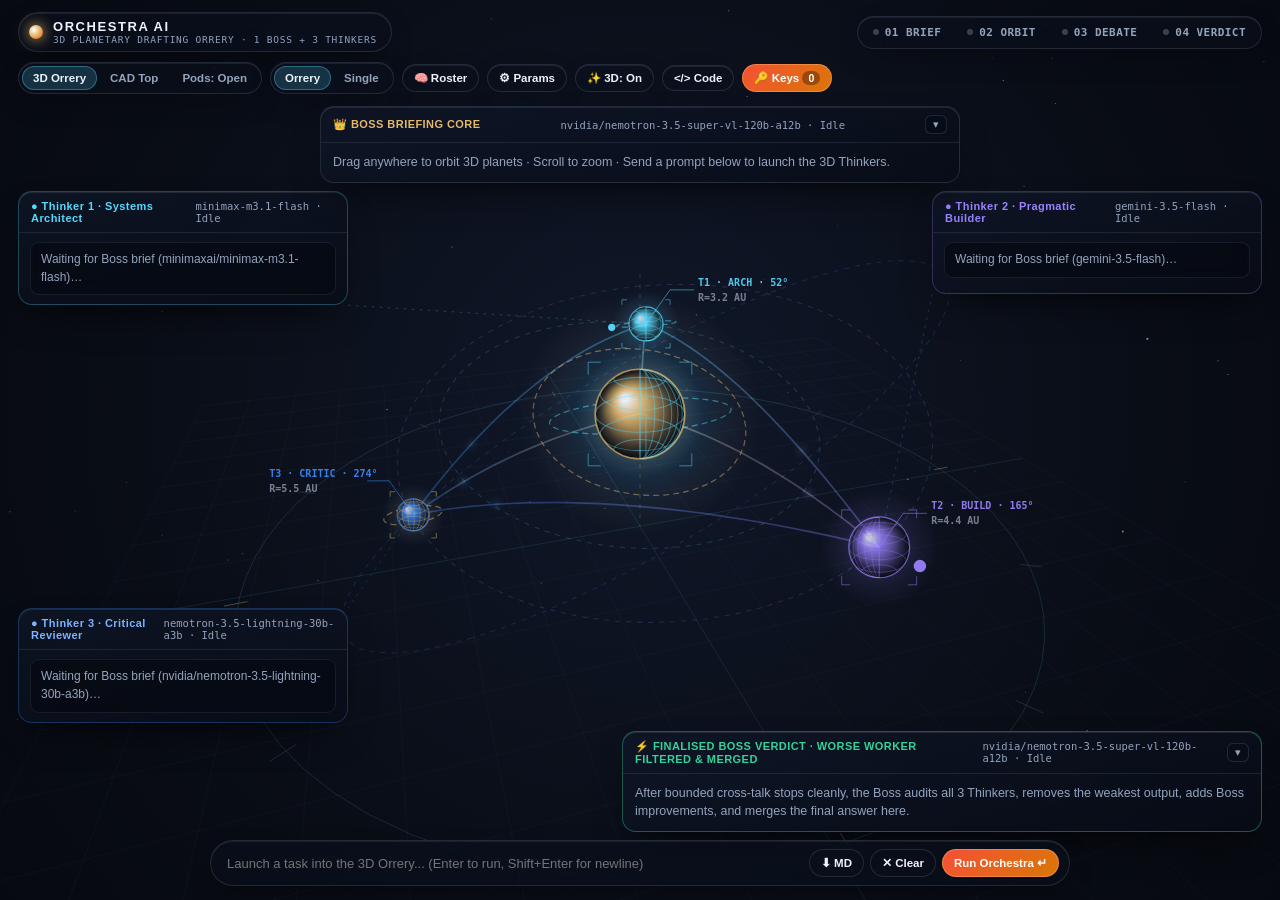
==== commit a2e5d166: "fix: cache-bust 3D Orrery CSS/JS assets for GitHub Pages" ====
--- a/index.html
+++ b/index.html
@@ -4,7 +4,7 @@
   <meta charset="UTF-8" />
   <meta name="viewport" content="width=device-width, initial-scale=1.0" />
   <title>Orchestra AI · 3D Planetary Drafting Orrery</title>
-  <link rel="stylesheet" href="./styles.css" />
+  <link rel="stylesheet" href="./styles.css?v=3d1" />
 </head>
 <body>
   <!-- Full-Bleed 100% 3D Planetary Drafting Stage -->
@@ -215,8 +215,8 @@
     </div>
   </div>
 
-  <script src="./orrery_vfx.js"></script>
-  <script src="./direct_client.js"></script>
-  <script src="./app.js"></script>
+  <script src="./orrery_vfx.js?v=3d1"></script>
+  <script src="./direct_client.js?v=3d1"></script>
+  <script src="./app.js?v=3d1"></script>
 </body>
 </html>
